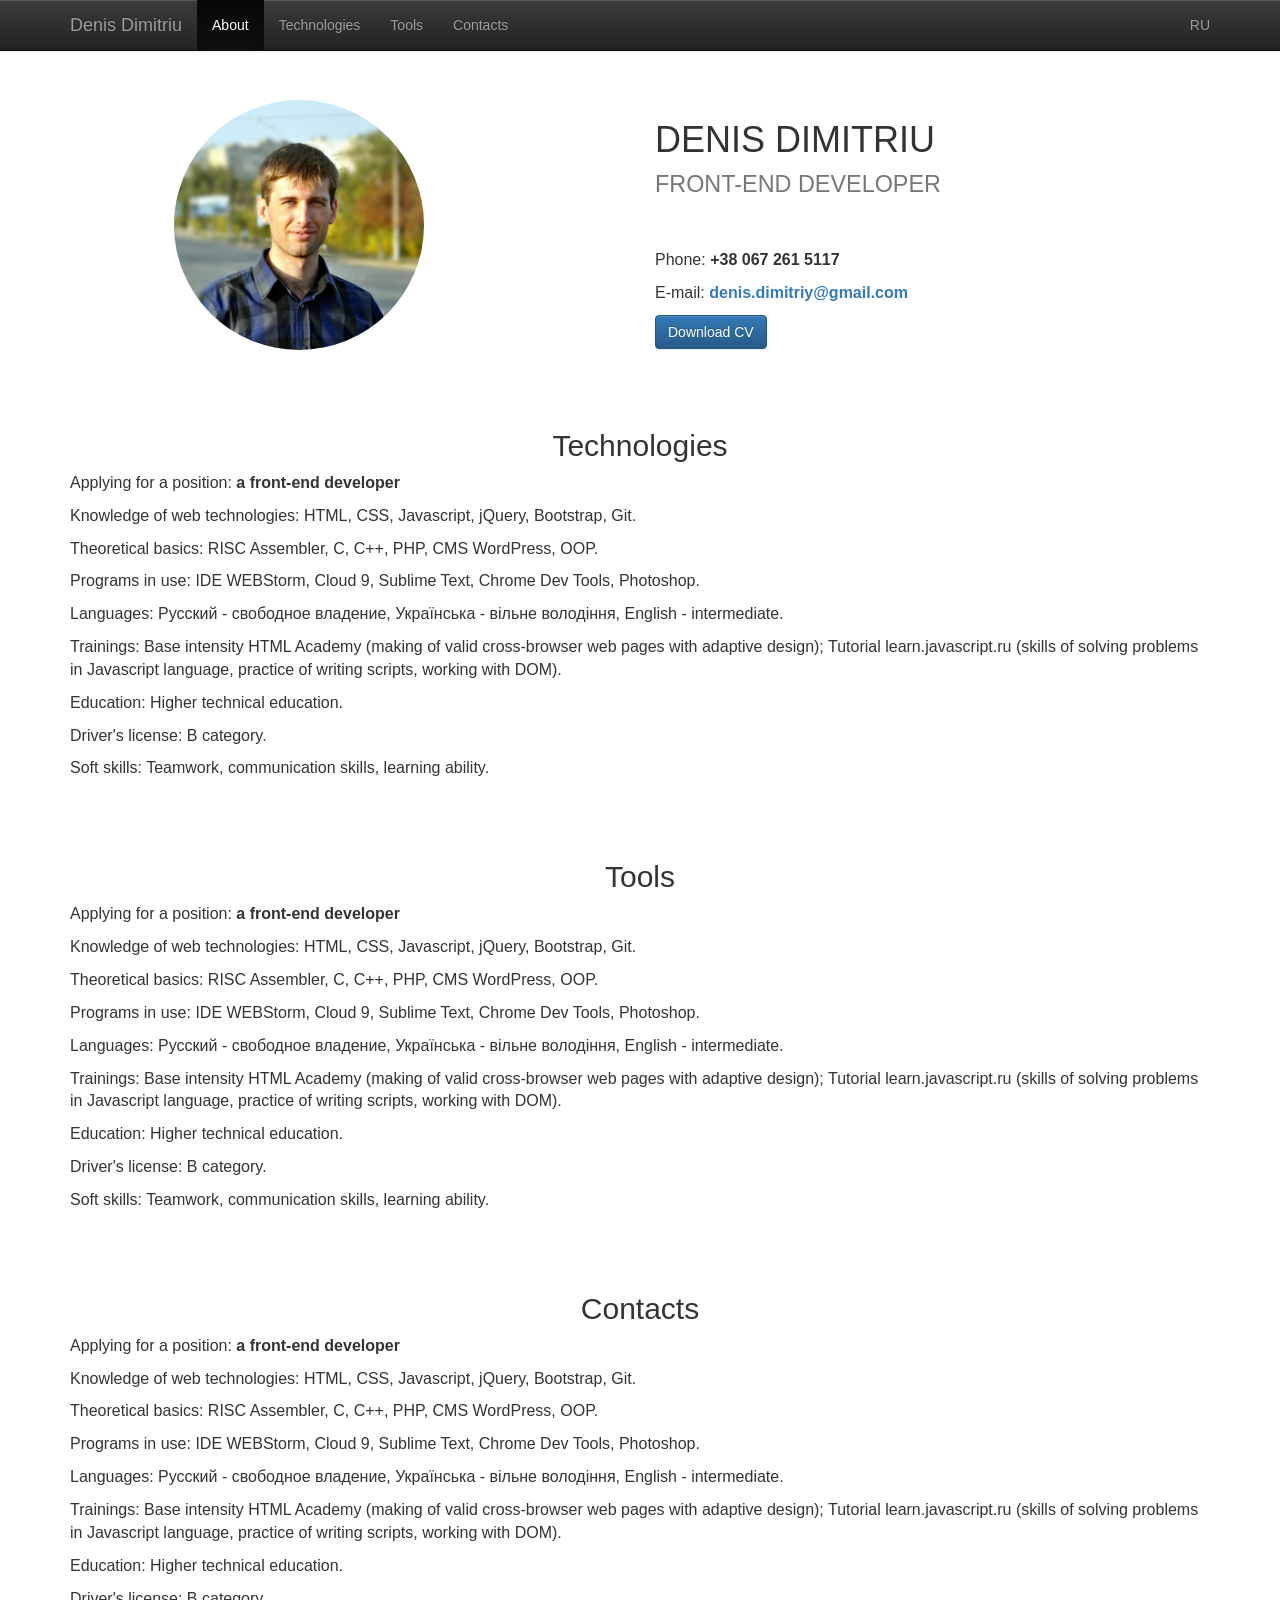
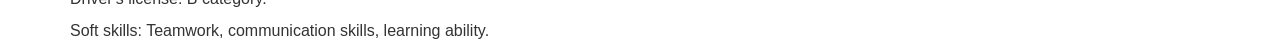
==== index.html @ e81d9967 "markup section "about"" ====
<!DOCTYPE html>
<html lang="en">

<head>
    <meta charset="UTF-8">
    <meta http-equiv="X-UA-Compatible" content="ie=edge">
    <meta name="viewport" content="width=device-width, initial-scale=1.0">
    <meta name="description" content="">
    <meta name="author" content="Denis Dimitriu">
    <title>Denis Dimitriu</title>
    <link rel="shortcut icon" href="./assets/img/favicon.png">
    <link rel="stylesheet" href="./assets/libs/bootstrap-3.3.2-dist/css/bootstrap.css">
    <link rel="stylesheet" href="./assets/libs/bootstrap-3.3.2-dist/css/bootstrap-theme.css">

    <link rel="stylesheet" href="./assets/css/style.css">
</head>

<body>
    <!-- Fixed navbar -->
    <div class="navbar navbar-default navbar-fixed-top navbar-inverse" role="navigation">
        <div class="container">
            <div class="navbar-header">
                <button type="button" class="navbar-toggle" data-toggle="collapse" data-target=".navbar-collapse">
                    <span class="sr-only">Toggle navigation</span>
                    <span class="icon-bar"></span>
                    <span class="icon-bar"></span>
                    <span class="icon-bar"></span>
                </button>
                <a class="navbar-brand" href="#">Denis Dimitriu</a>
            </div>
            <div class="navbar-collapse collapse">
                <ul class="nav navbar-nav">
                    <li class="active">
                        <a href="#about">About</a>
                    </li>
                    <li>
                        <a href="#technologies">Technologies</a>
                    </li>
                    <li>
                        <a href="#tools">Tools</a>
                    </li>
                    <li>
                        <a href="#contacts">Contacts</a>
                    </li>
                </ul>
                <ul class="nav navbar-nav navbar-right">
                    <li>
                        <a href="./index-ru.html/">RU</a>
                    </li>
                </ul>
            </div>
            <!-- /nav-collapse -->
        </div>
    </div>
    <!-- /Fixed navbar -->

    <!-- Main wrapper -->
    <div class="main">

        <!-- About -->
        <section class="about">
            <div class="container">
                <div class="row">
                    <div class="text-center col-xs-12 col-sm-offset-1 col-sm-4 col-md-offset-1 col-md-4 col-lg-offset-1 col-lg-3 ">
                        <img class="avatar img-circle img-responsive" src="./assets/img/avatar.jpg" alt="avatar">
                    </div>
                    <div class="col-xs-12 col-sm-offset-1 col-sm-6 col-md-offset-1 col-md-6 col-lg-offset-2 col-lg-6">
                        <h1>
                            Denis Dimitriu
                            <br>
                            <small>Front-end developer</small>
                        </h1>
                        <div class="adress">
                            <p>
                                Phone:
                                <strong>+38 067 261 5117</strong>
                            </p>
                            <p>
                                E-mail:
                                <a href="mailto:denis.dimitriy@gmail.com?subject=Web%20development">
                                    <strong>denis.dimitriy@gmail.com</strong>
                                </a>
                            </p>
                            <p>
                                <a class="btn btn-primary" href="./assets/files/CV Denis Dimitriy.docx" download="CV Denis Dimitriu">Download CV</a>
                            </p>
                        </div>
                    </div>
                </div>
            </div>
        </section>
        <!-- /About -->

        <!-- Technologies -->
        <section class="technologies">
            <h2 class="text-center">Technologies</h2>
            <div class="container">
                <div class="row">
                    <div class="col-xs-12 col-sm-12 col-md-12 col-lg-12">

                        <p>Applying for a position:
                            <strong>a front-end developer</strong>
                        </p>

                        <p>Knowledge of web technologies: HTML, СSS, Javascript, jQuery, Bootstrap, Git.</p>
                        <p>Theoretical basics: RISC Assembler, С, С++, PHP, CMS WordPress, OOP.</p>
                        <p> Programs in use: IDE WEBStorm, Cloud 9, Sublime Text, Chrome Dev Tools, Photoshop.</p>
                        <p>Languages: Русский - свободное владение, Українська - вільне володіння, English - intermediate.</p>
                        <p>Trainings: Base intensity HTML Academy (making of valid cross-browser web pages with adaptive design);
                            Tutorial learn.javascript.ru (skills of solving problems in Javascript language, practice of
                            writing scripts, working with DOM).</p>
                        <p>Education: Higher technical education.</p>
                        <p>Driver's license: B category.</p>
                        <p>Soft skills: Teamwork, communication skills, learning ability.</p>
                    </div>
                </div>
            </div>
        </section>
        <!-- /Technologies -->

        <!-- Tools -->
        <section class="tools">
            <h2 class="text-center">Tools</h2>
            <div class="container">
                <div class="row">
                    <div class="col-xs-12 col-sm-12 col-md-12 col-lg-12">

                        <p>Applying for a position:
                            <strong>a front-end developer</strong>
                        </p>

                        <p>Knowledge of web technologies: HTML, СSS, Javascript, jQuery, Bootstrap, Git.</p>
                        <p>Theoretical basics: RISC Assembler, С, С++, PHP, CMS WordPress, OOP.</p>
                        <p> Programs in use: IDE WEBStorm, Cloud 9, Sublime Text, Chrome Dev Tools, Photoshop.</p>
                        <p>Languages: Русский - свободное владение, Українська - вільне володіння, English - intermediate.</p>
                        <p>Trainings: Base intensity HTML Academy (making of valid cross-browser web pages with adaptive design);
                            Tutorial learn.javascript.ru (skills of solving problems in Javascript language, practice of
                            writing scripts, working with DOM).</p>
                        <p>Education: Higher technical education.</p>
                        <p>Driver's license: B category.</p>
                        <p>Soft skills: Teamwork, communication skills, learning ability.</p>
                    </div>
                </div>
            </div>
        </section>
        <!-- /Tools -->

        <!-- Contacts -->
        <section class="contacts">
            <h2 class="text-center">Contacts</h2>
            <div class="container">
                <div class="row">
                    <div class="col-xs-12 col-sm-12 col-md-12 col-lg-12">

                        <p>Applying for a position:
                            <strong>a front-end developer</strong>
                        </p>

                        <p>Knowledge of web technologies: HTML, СSS, Javascript, jQuery, Bootstrap, Git.</p>
                        <p>Theoretical basics: RISC Assembler, С, С++, PHP, CMS WordPress, OOP.</p>
                        <p> Programs in use: IDE WEBStorm, Cloud 9, Sublime Text, Chrome Dev Tools, Photoshop.</p>
                        <p>Languages: Русский - свободное владение, Українська - вільне володіння, English - intermediate.</p>
                        <p>Trainings: Base intensity HTML Academy (making of valid cross-browser web pages with adaptive design);
                            Tutorial learn.javascript.ru (skills of solving problems in Javascript language, practice of
                            writing scripts, working with DOM).</p>
                        <p>Education: Higher technical education.</p>
                        <p>Driver's license: B category.</p>
                        <p>Soft skills: Teamwork, communication skills, learning ability.</p>
                    </div>
                </div>
            </div>
        </section>
        <!-- /Contacts -->
    </div>
    <!-- /Main wrapper -->








    <script src="./assets/libs/jquery-3.2.1/jquery-3.2.1.js"></script>
    <script src="./assets/libs/bootstrap-3.3.2-dist/js/bootstrap.js"></script>
</body>

</html>
---- assets/css/style.css ----
p {
    font-size: 16px;
}

h1 {
    text-transform: uppercase;
}

.main {
    padding-top: 50px;
}

section {
    padding-top: 50px;
}


/*ABOUT*/

.about .avatar {
    display: inline-block;
    height: 220px;
}

.about .adress {
    margin-top: 50px;
}


/*MEDIA*/

@media (max-width: 768px) {
    .about h1, .about .adress{
        text-align: center;
    }
}

@media (min-width: 768px) and (max-width: 992px) {}

@media (min-width: 992px) and (max-width: 1200px) {
    .about .avatar {
        height: 250px;
    }
}

@media (min-width: 1200px) {
    .about .avatar {
        height: 250px;
    }
}
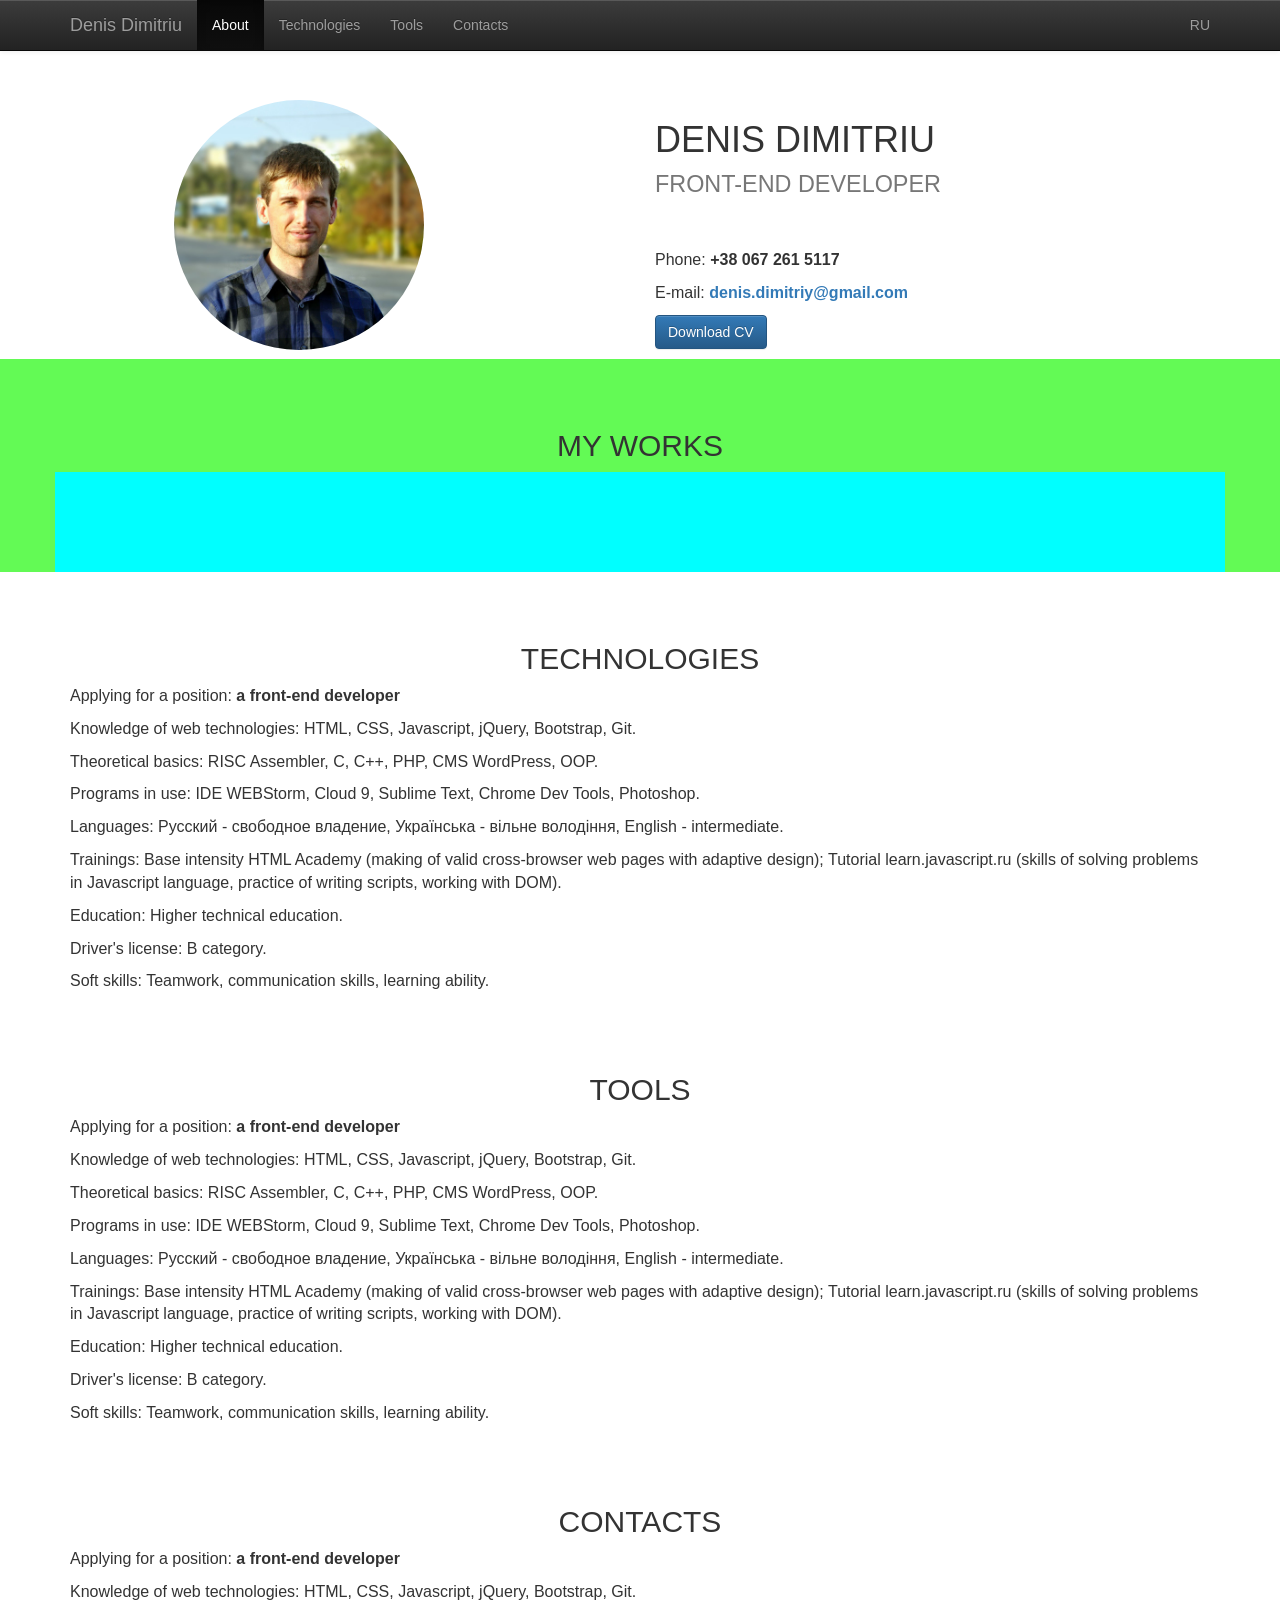
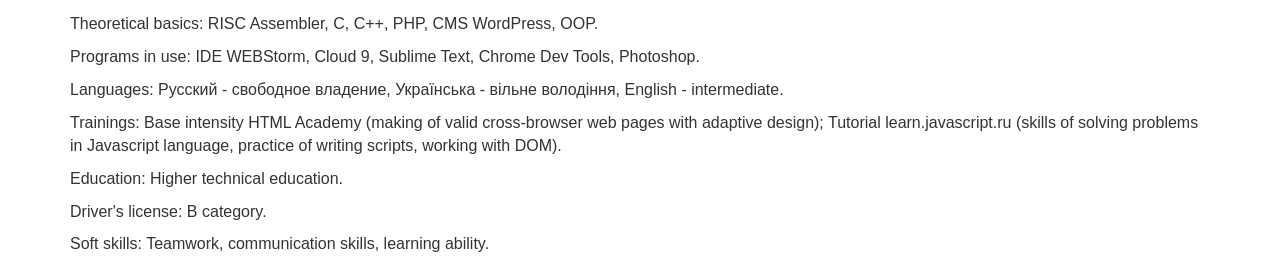
==== commit efaf322f: "add my works" ====
--- a/index.html
+++ b/index.html
@@ -77,7 +77,7 @@
                             </p>
                             <p>
                                 E-mail:
-                                <a href="mailto:denis.dimitriy@gmail.com?subject=Web%20development">
+                                <a href="mailto:denis.dimitriy@gmail.com?subject=CV%20front-end%20developer">
                                     <strong>denis.dimitriy@gmail.com</strong>
                                 </a>
                             </p>
@@ -90,6 +90,27 @@
             </div>
         </section>
         <!-- /About -->
+
+
+        <!-- My works -->
+        <section class="works">
+            <h2 class="text-center">My Works</h2>
+            <div class="container">
+                <div class="row">
+                    <div class="col-xs-4 col-sm-4 col-md-4 col-lg-4">
+
+                    </div>
+                    <div class="col-xs-4 col-sm-4 col-md-4 col-lg-4">
+
+                    </div>
+                    <div class="col-xs-4 col-sm-4 col-md-4 col-lg-4">
+
+                    </div>
+                </div>
+            </div>
+        </section>
+        <!-- /My works -->
+
 
         <!-- Technologies -->
         <section class="technologies">
--- a/assets/css/style.css
+++ b/assets/css/style.css
@@ -1,8 +1,14 @@
+/*GENERAL*/
+
 p {
     font-size: 16px;
 }
 
 h1 {
+    text-transform: uppercase;
+}
+
+h2 {
     text-transform: uppercase;
 }
 
@@ -26,6 +32,20 @@
     margin-top: 50px;
 }
 
+/*WORKS*/
+
+.works {
+    background-color: rgb(99, 250, 85);
+}
+
+.works .row div {
+    height: 100px;
+    background-color: aqua;
+}
+
+
+
+
 
 /*MEDIA*/
 
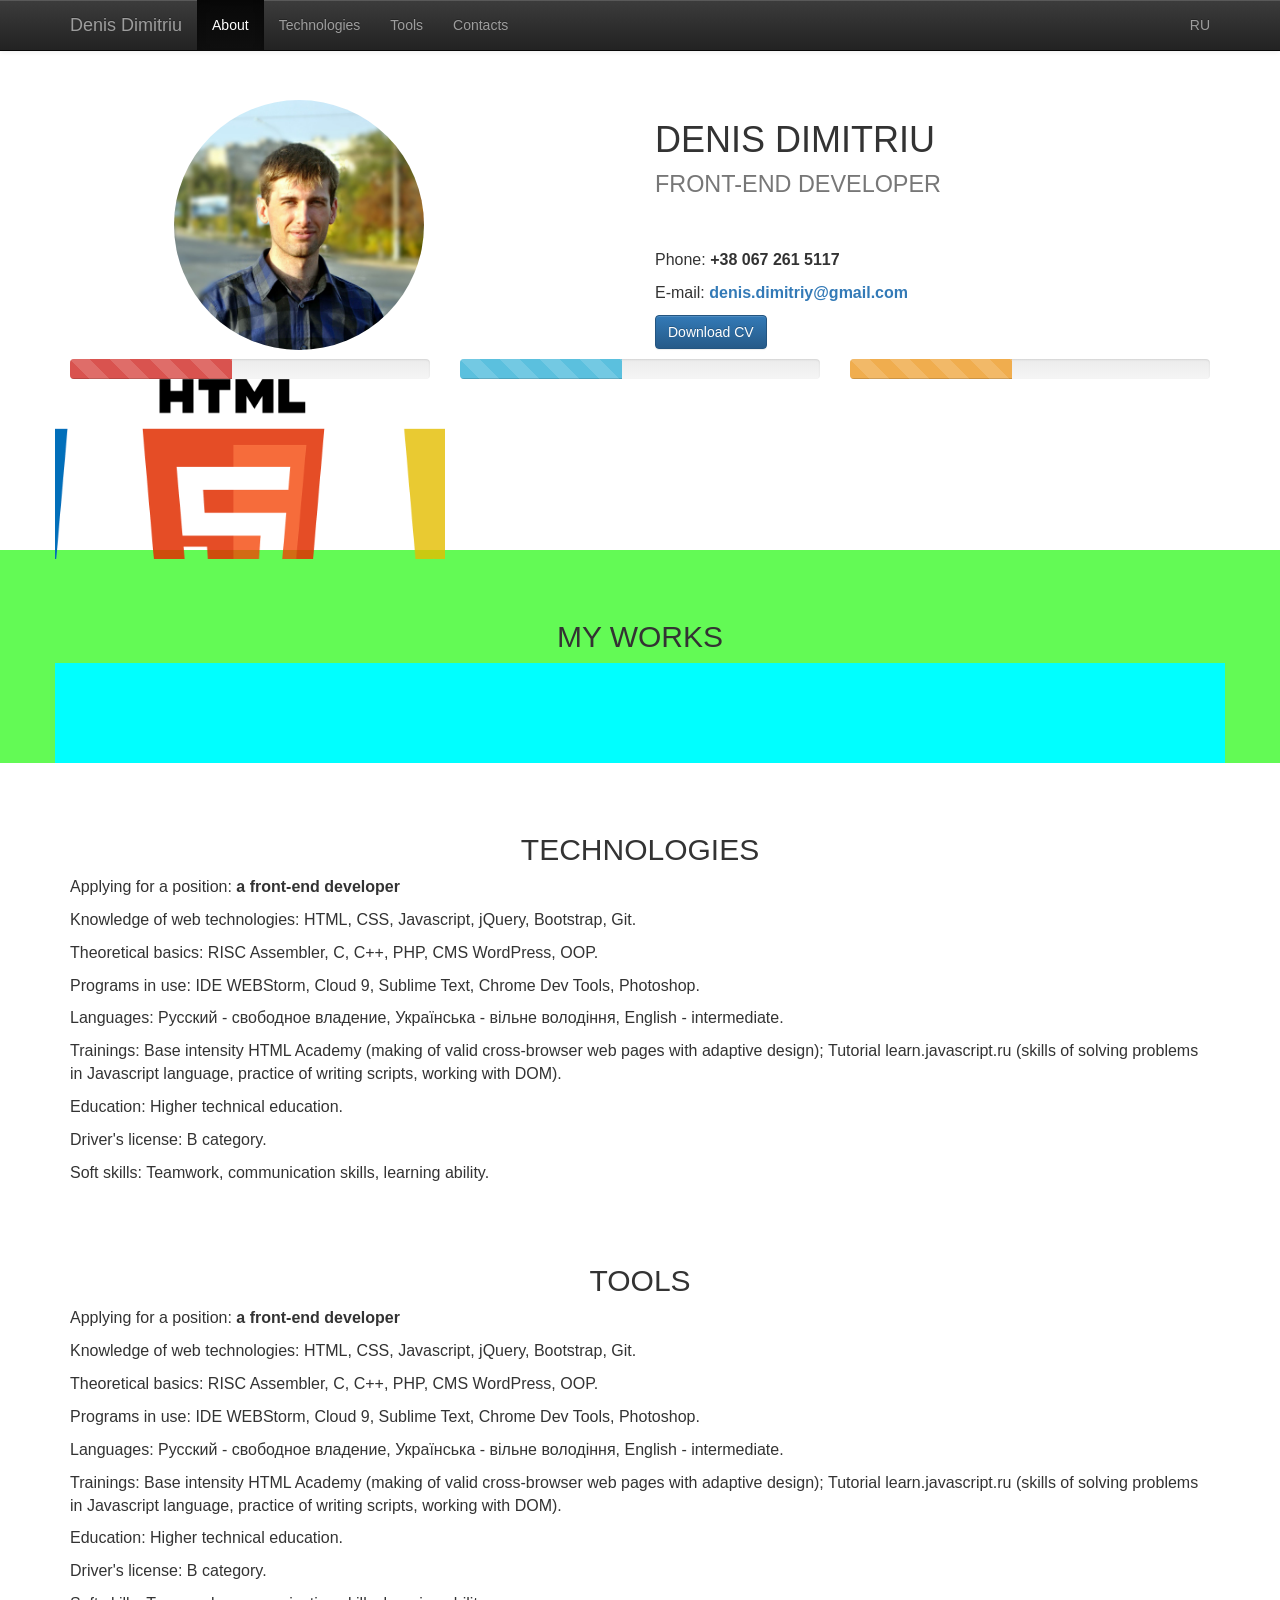
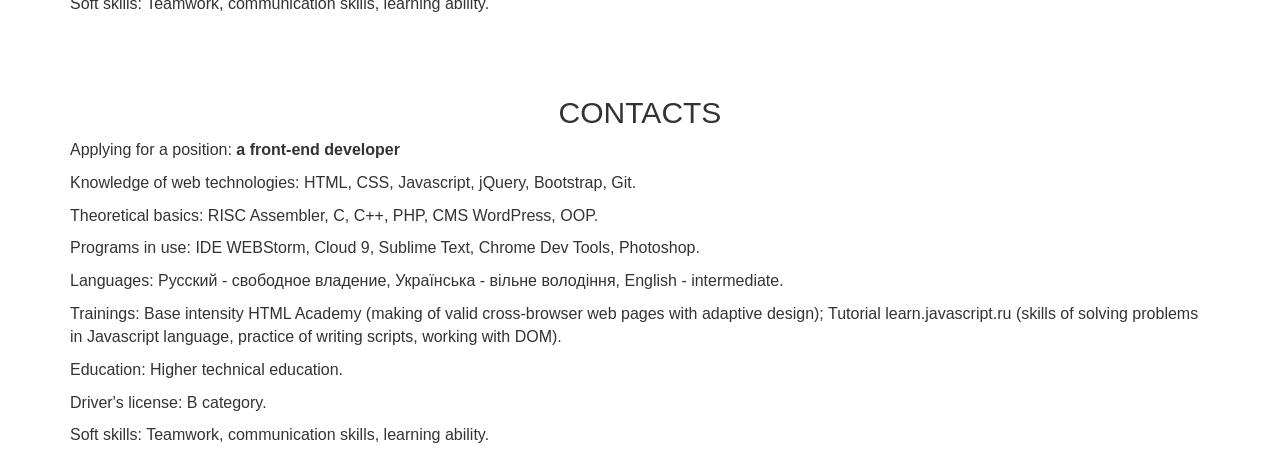
==== commit 5da92fc5: "add skills" ====
--- a/index.html
+++ b/index.html
@@ -60,6 +60,7 @@
         <!-- About -->
         <section class="about">
             <div class="container">
+                <!--row-->
                 <div class="row">
                     <div class="text-center col-xs-12 col-sm-offset-1 col-sm-4 col-md-offset-1 col-md-4 col-lg-offset-1 col-lg-3 ">
                         <img class="avatar img-circle img-responsive" src="./assets/img/avatar.jpg" alt="avatar">
@@ -87,6 +88,34 @@
                         </div>
                     </div>
                 </div>
+                <!--/row-->
+                <!--row-->
+                <div class="row">
+                    <div class="block-skill html col-xs-12 col-sm-4 col-md-4 col-lg-4">
+                        <div class="progress progress-striped active">
+                            <div class="progress-bar progress-bar-danger" role="progressbar" aria-valuenow="45" aria-valuemin="0" aria-valuemax="100"
+                                style="width: 45%">
+                            </div>
+                        </div>
+                    </div>
+                    <div class="css col-xs-12 col-sm-4 col-md-4 col-lg-4">
+                        <div class="progress progress-striped active">
+                            <div class="progress-bar progress-bar-info" role="progressbar" aria-valuenow="45" aria-valuemin="0" aria-valuemax="100"
+                                style="width: 45%">
+                                <span class="sr-only">45% Complete</span>
+                            </div>
+                        </div>
+                    </div>
+                    <div class="js col-xs-12 col-sm-4 col-md-4 col-lg-4">
+                        <div class="progress progress-striped active">
+                            <div class="progress-bar progress-bar-warning" role="progressbar" aria-valuenow="45" aria-valuemin="0" aria-valuemax="100"
+                                style="width: 45%">
+                                <span class="sr-only">45% Complete</span>
+                            </div>
+                        </div>
+                    </div>
+                </div>
+                <!--/row-->
             </div>
         </section>
         <!-- /About -->
--- a/assets/css/style.css
+++ b/assets/css/style.css
@@ -23,6 +23,10 @@
 
 /*ABOUT*/
 
+.about {
+    height: 500px;
+}
+
 .about .avatar {
     display: inline-block;
     height: 220px;
@@ -30,6 +34,13 @@
 
 .about .adress {
     margin-top: 50px;
+}
+
+.about .block-skill {
+    height: 200px;
+    background-image: url(../img/web3.png);
+    background-size: 200%;
+    background-position: 50px 0;
 }
 
 /*WORKS*/
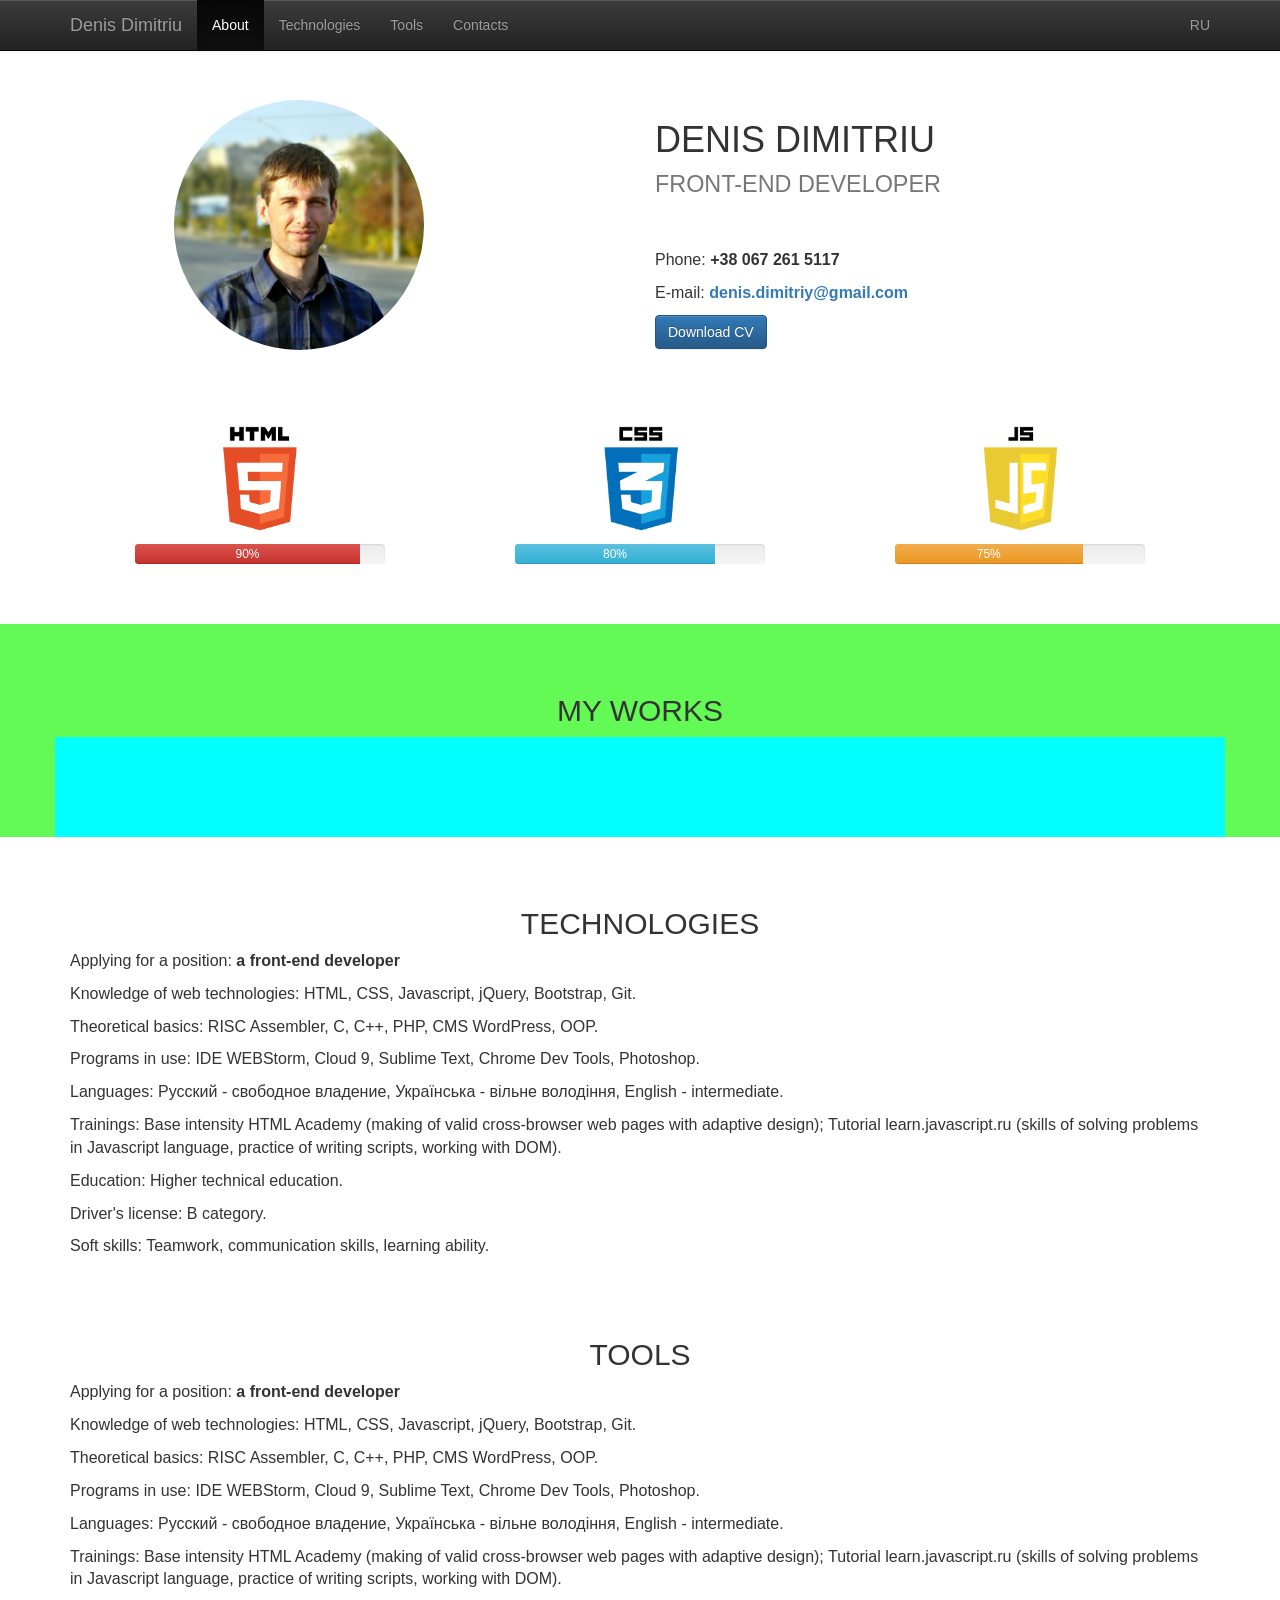
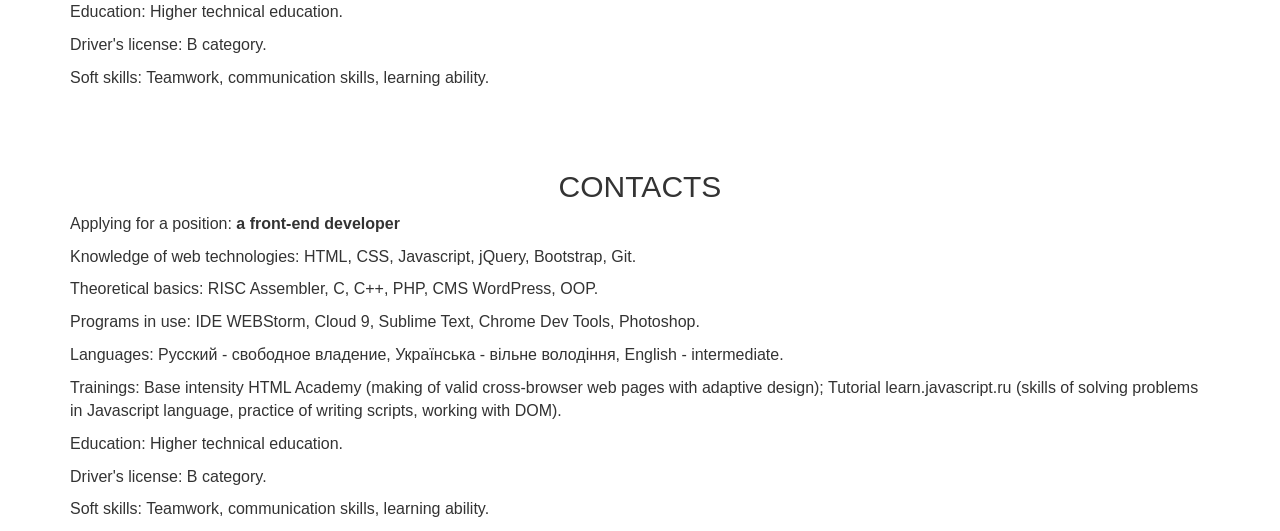
==== commit d208e268: "change skills-row" ====
--- a/index.html
+++ b/index.html
@@ -90,27 +90,31 @@
                 </div>
                 <!--/row-->
                 <!--row-->
-                <div class="row">
-                    <div class="block-skill html col-xs-12 col-sm-4 col-md-4 col-lg-4">
-                        <div class="progress progress-striped active">
-                            <div class="progress-bar progress-bar-danger" role="progressbar" aria-valuenow="45" aria-valuemin="0" aria-valuemax="100"
-                                style="width: 45%">
+                <div class="row skills-row">
+                    <div class="col-xs-12 col-sm-4 col-md-4 col-lg-4">
+                        <div class="block-skill html"></div>
+                        <div class="progress center-block">
+                            <div class="progress-bar progress-bar-danger" role="progressbar" aria-valuenow="90" aria-valuemin="0" aria-valuemax="100"
+                                style="width: 90%">
+                                <span>90%</span>
                             </div>
                         </div>
                     </div>
-                    <div class="css col-xs-12 col-sm-4 col-md-4 col-lg-4">
-                        <div class="progress progress-striped active">
-                            <div class="progress-bar progress-bar-info" role="progressbar" aria-valuenow="45" aria-valuemin="0" aria-valuemax="100"
-                                style="width: 45%">
-                                <span class="sr-only">45% Complete</span>
+                    <div class="col-xs-12 col-sm-4 col-md-4 col-lg-4">
+                        <div class="block-skill css"></div>
+                        <div class="progress center-block">
+                            <div class="progress-bar progress-bar-info" role="progressbar" aria-valuenow="80" aria-valuemin="0" aria-valuemax="100"
+                                style="width: 80%">
+                                <span>80%</span>
                             </div>
                         </div>
                     </div>
-                    <div class="js col-xs-12 col-sm-4 col-md-4 col-lg-4">
-                        <div class="progress progress-striped active">
-                            <div class="progress-bar progress-bar-warning" role="progressbar" aria-valuenow="45" aria-valuemin="0" aria-valuemax="100"
-                                style="width: 45%">
-                                <span class="sr-only">45% Complete</span>
+                    <div class="col-xs-12 col-sm-4 col-md-4 col-lg-4">
+                        <div class="block-skill js"></div>
+                        <div class="progress center-block">
+                            <div class="progress-bar progress-bar-warning" role="progressbar" aria-valuenow="75" aria-valuemin="0" aria-valuemax="100"
+                                style="width: 75%">
+                                <span>75%</span>
                             </div>
                         </div>
                     </div>
--- a/assets/css/style.css
+++ b/assets/css/style.css
@@ -24,7 +24,6 @@
 /*ABOUT*/
 
 .about {
-    height: 500px;
 }
 
 .about .avatar {
@@ -36,11 +35,32 @@
     margin-top: 50px;
 }
 
+.skills-row {
+    margin: 40px 0 40px;
+}
+
 .about .block-skill {
-    height: 200px;
     background-image: url(../img/web3.png);
-    background-size: 200%;
-    background-position: 50px 0;
+    background-size: 315px;
+    height: 125px;
+    width: 135px;
+    margin: 20px auto 0;
+}
+
+.about .block-skill.html {
+    background-position: 15px 0;
+}
+
+.about .block-skill.css {
+    background-position: 120px 0;
+}
+
+.about .block-skill.js {
+    background-position: 225px 0;
+}
+
+.about .progress {
+    max-width: 250px;
 }
 
 /*WORKS*/
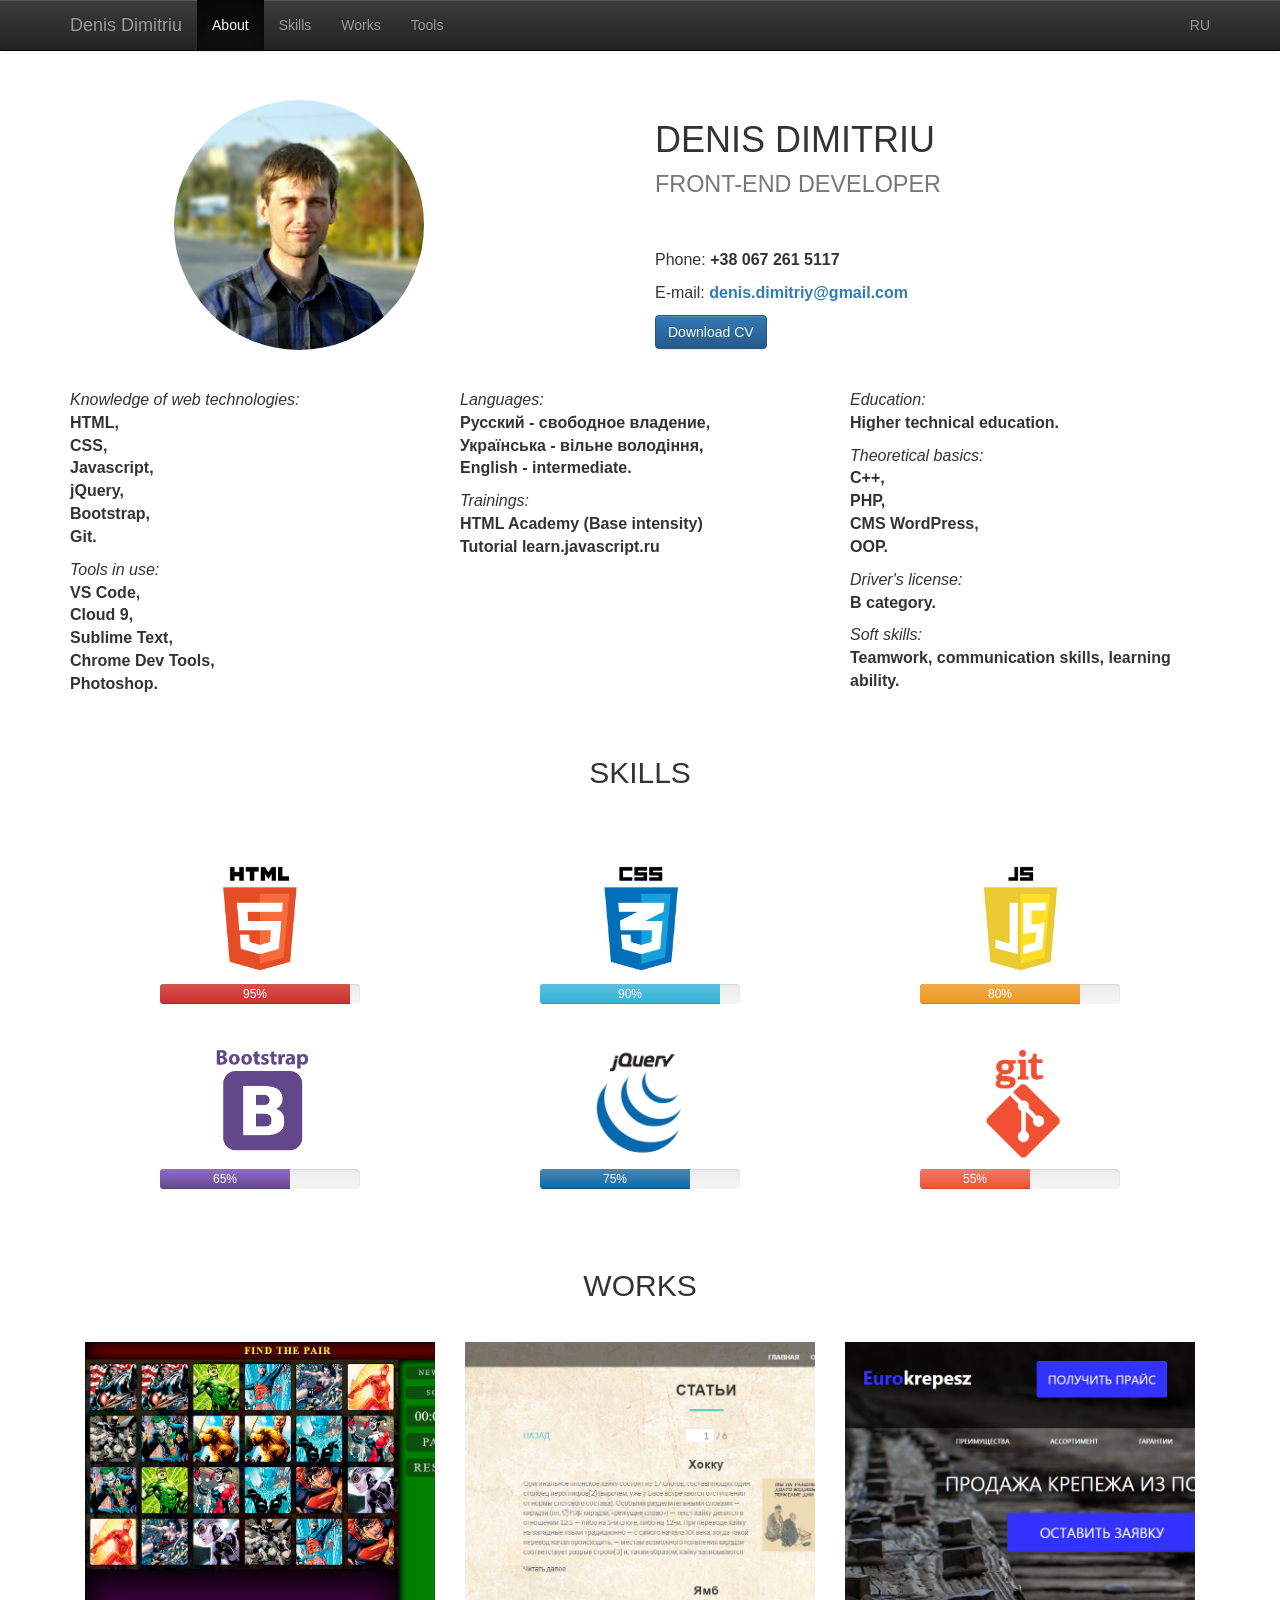
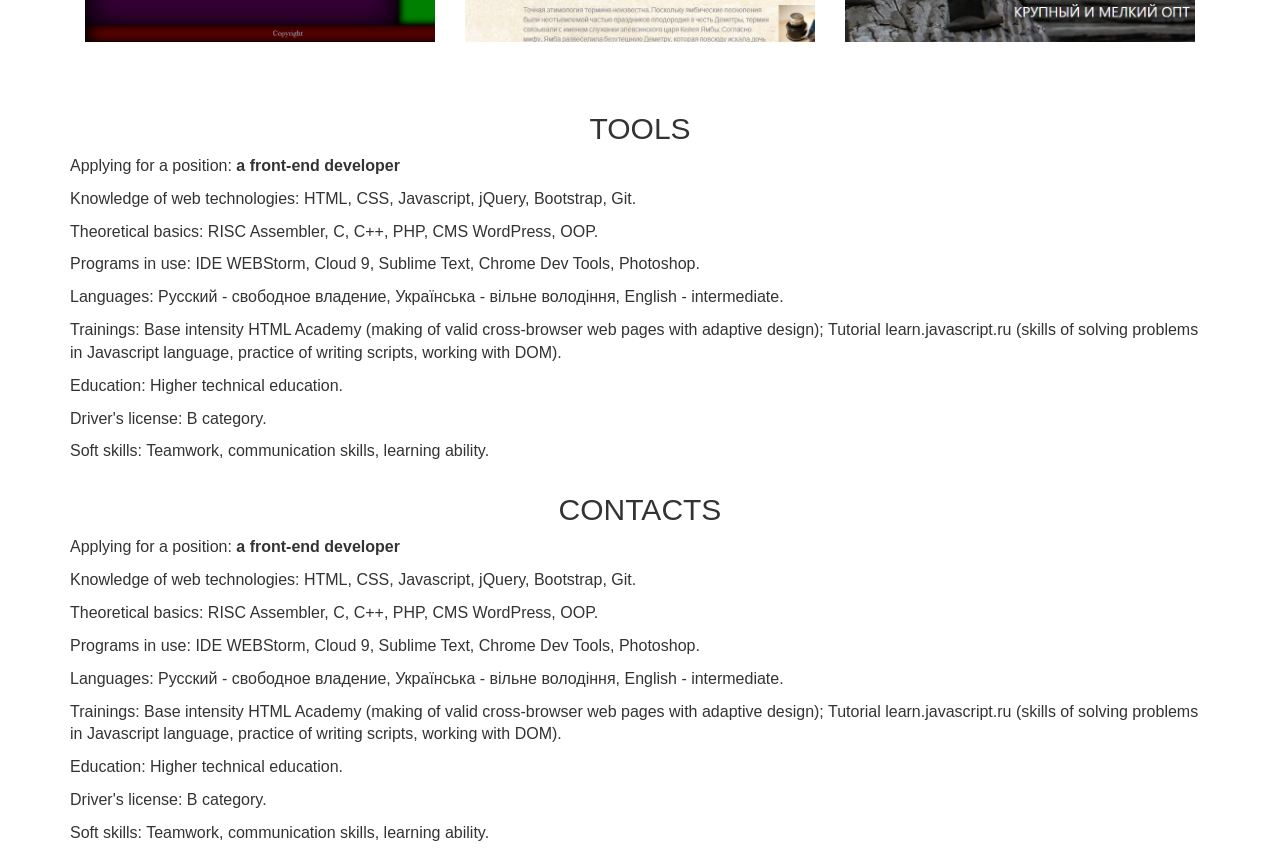
==== commit 7b786463: "add "works"" ====
--- a/index.html
+++ b/index.html
@@ -12,6 +12,7 @@
     <link rel="stylesheet" href="./assets/libs/bootstrap-3.3.2-dist/css/bootstrap.css">
     <link rel="stylesheet" href="./assets/libs/bootstrap-3.3.2-dist/css/bootstrap-theme.css">
 
+    <link rel="stylesheet" href="./assets/css/foxhover.css">
     <link rel="stylesheet" href="./assets/css/style.css">
 </head>
 
@@ -34,13 +35,13 @@
                         <a href="#about">About</a>
                     </li>
                     <li>
-                        <a href="#technologies">Technologies</a>
+                        <a href="#skills">Skills</a>
+                    </li>
+                    <li>
+                        <a href="#Works">Works</a>
                     </li>
                     <li>
                         <a href="#tools">Tools</a>
-                    </li>
-                    <li>
-                        <a href="#contacts">Contacts</a>
                     </li>
                 </ul>
                 <ul class="nav navbar-nav navbar-right">
@@ -61,7 +62,7 @@
         <section class="about">
             <div class="container">
                 <!--row-->
-                <div class="row">
+                <div class="row contacts">
                     <div class="text-center col-xs-12 col-sm-offset-1 col-sm-4 col-md-offset-1 col-md-4 col-lg-offset-1 col-lg-3 ">
                         <img class="avatar img-circle img-responsive" src="./assets/img/avatar.jpg" alt="avatar">
                     </div>
@@ -90,54 +91,182 @@
                 </div>
                 <!--/row-->
                 <!--row-->
-                <div class="row skills-row">
-                    <div class="col-xs-12 col-sm-4 col-md-4 col-lg-4">
+                <div class="row resume">
+                    <div class="col-xs-12 col-sm-4 col-md-4 col-lg-4">
+                        <p>
+                            <em>Knowledge of web technologies:</em>
+                            <strong>
+                                <br>HTML,
+                                <br>СSS,
+                                <br>Javascript,
+                                <br>jQuery,
+                                <br>Bootstrap,
+                                <br>Git.</strong>
+                        </p>
+                        <p>
+                            <em>Tools in use:</em>
+                            <strong>
+                                <br>VS Code,
+                                <br>Cloud 9,
+                                <br>Sublime Text,
+                                <br>Chrome Dev Tools,
+                                <br>Photoshop.</strong>
+                        </p>
+                    </div>
+                    <div class="col-xs-12 col-sm-4 col-md-4 col-lg-4">
+                        <p>
+                            <em>Languages:</em>
+                            <strong>
+                                <br>Русский - свободное владение,
+                                <br>Українська - вільне володіння,
+                                <br>English - intermediate.</strong>
+                        </p>
+                        <p>
+                            <em>Trainings:</em>
+                            <strong>
+                                <br>HTML Academy (Base intensity)</strong>
+                            <!--<br>(making of valid cross-browser web pages with adaptive design);-->
+                            <strong>
+                                <br>Tutorial learn.javascript.ru</strong>
+                            <!--<br>(skills of solving problems in Javascript language, practice of writing scripts, working with
+                            DOM).-->
+                        </p>
+                    </div>
+                    <div class="col-xs-12 col-sm-4 col-md-4 col-lg-4">
+                        <p>
+                            <em>Education:</em>
+                            <strong>
+                                <br>Higher technical education.</strong>
+                        </p>
+                        <p>
+                            <em>Theoretical basics:</em>
+                            <strong>
+                                <br>С++,
+                                <br>PHP,
+                                <br>CMS WordPress,
+                                <br>OOP.</strong>
+                        </p>
+                        <p>
+                            <em>Driver's license:</em>
+                            <strong>
+                                <br>B category.</strong>
+                        </p>
+                        <p>
+                            <em>Soft skills:</em>
+                            <strong>
+                                <br>Teamwork, communication skills, learning ability.</strong>
+                        </p>
+                    </div>
+                </div>
+                <!--/row-->
+            </div>
+        </section>
+        <!-- /About -->
+
+        <!-- Skills -->
+        <section class="skills">
+            <h2 class="text-center">Skills</h2>
+            <div class="container">
+                <!--row-->
+                <div class="row">
+                    <div class="col-xs-6 col-sm-4 col-md-4 col-lg-4">
                         <div class="block-skill html"></div>
                         <div class="progress center-block">
-                            <div class="progress-bar progress-bar-danger" role="progressbar" aria-valuenow="90" aria-valuemin="0" aria-valuemax="100"
-                                style="width: 90%">
+                            <div class="progress-bar html" role="progressbar" aria-valuenow="95" aria-valuemin="0" aria-valuemax="100" style="width: 95%">
+                                <span>95%</span>
+                            </div>
+                        </div>
+                    </div>
+                    <div class="col-xs-6 col-sm-4 col-md-4 col-lg-4">
+                        <div class="block-skill css"></div>
+                        <div class="progress center-block">
+                            <div class="progress-bar css" role="progressbar" aria-valuenow="90" aria-valuemin="0" aria-valuemax="100" style="width: 90%">
                                 <span>90%</span>
                             </div>
                         </div>
                     </div>
-                    <div class="col-xs-12 col-sm-4 col-md-4 col-lg-4">
-                        <div class="block-skill css"></div>
-                        <div class="progress center-block">
-                            <div class="progress-bar progress-bar-info" role="progressbar" aria-valuenow="80" aria-valuemin="0" aria-valuemax="100"
-                                style="width: 80%">
+                    <div class="col-xs-6 col-sm-4 col-md-4 col-lg-4">
+                        <div class="block-skill js"></div>
+                        <div class="progress center-block">
+                            <div class="progress-bar js" role="progressbar" aria-valuenow="80" aria-valuemin="0" aria-valuemax="100" style="width: 80%">
                                 <span>80%</span>
                             </div>
                         </div>
                     </div>
-                    <div class="col-xs-12 col-sm-4 col-md-4 col-lg-4">
-                        <div class="block-skill js"></div>
-                        <div class="progress center-block">
-                            <div class="progress-bar progress-bar-warning" role="progressbar" aria-valuenow="75" aria-valuemin="0" aria-valuemax="100"
-                                style="width: 75%">
+                    <div class="col-xs-6 col-sm-4 col-md-4 col-lg-4">
+                        <div class="block-skill bootstrap"></div>
+                        <div class="progress center-block">
+                            <div class="progress-bar bootstrap" role="progressbar" aria-valuenow="65" aria-valuemin="0" aria-valuemax="100" style="width: 65%">
+                                <span>65%</span>
+                            </div>
+                        </div>
+                    </div>
+                    <div class="col-xs-6 col-sm-4 col-md-4 col-lg-4">
+                        <div class="block-skill jquery"></div>
+                        <div class="progress center-block">
+                            <div class="progress-bar jquery" role="progressbar" aria-valuenow="75" aria-valuemin="0" aria-valuemax="100" style="width: 75%">
                                 <span>75%</span>
                             </div>
                         </div>
                     </div>
+                    <div class="col-xs-6 col-sm-4 col-md-4 col-lg-4">
+                        <div class="block-skill git"></div>
+                        <div class="progress center-block">
+                            <div class="progress-bar git" role="progressbar" aria-valuenow="55" aria-valuemin="0" aria-valuemax="100" style="width: 55%">
+                                <span>55%</span>
+                            </div>
+                        </div>
+                    </div>
                 </div>
                 <!--/row-->
             </div>
         </section>
-        <!-- /About -->
-
-
-        <!-- My works -->
+        <!-- /Skills -->
+
+
+        <!-- Works -->
         <section class="works">
-            <h2 class="text-center">My Works</h2>
+            <h2 class="text-center">Works</h2>
             <div class="container">
                 <div class="row">
-                    <div class="col-xs-4 col-sm-4 col-md-4 col-lg-4">
-
-                    </div>
-                    <div class="col-xs-4 col-sm-4 col-md-4 col-lg-4">
-
-                    </div>
-                    <div class="col-xs-4 col-sm-4 col-md-4 col-lg-4">
-
+                    <div class="col-xs-12 col-sm-4 col-md-4 col-lg-4">
+                        <div class="center-block effect eff-27">
+                            <img src="./assets/img/FindThePair.png" alt="Your own text" />
+                            <div class="caption">
+                                <h4>Find the pair</h4>
+                                <div class="text">
+                                    <p>A simple game.
+                                        <br>To win it, you have to find all pairs of identical pictures as quickly as it possible.</p>
+                                </div>
+                                <a class="btn" href="https://github.com/DenisDimitriy/FindThePair" target="_blank" title="Download">Download from Github</a>
+                            </div>
+                        </div>
+                    </div>
+                    <div class="col-xs-12 col-sm-4 col-md-4 col-lg-4">
+                        <div class="center-block effect eff-26">
+                            <img src="./assets/img/TranslationBureau.png" alt="Your own text" />
+                            <div class="caption">
+                                <h4>Mini blog</h4>
+                                <div class="text">
+                                    <p>A simple blog. <br>Allows you to easily add short articles without knowledge of programming.</p>
+                                </div>
+                                <a class="btn" href="https://github.com/DenisDimitriy/translationbureau" target="_blank" title="Download">Download from Github</a>
+                            </div>
+                        </div>
+                    </div>
+                    <div class="col-xs-12 col-sm-4 col-md-4 col-lg-4">
+                        <div class="center-block effect eff-23">
+                            <img src="./assets/img/Eurokrepeszh.png" alt="Your own text" />
+                            <div class="caption">
+                                <h4>Eurokrepesz</h4>
+                                <div class="text">
+                                    <p>A simple business card,
+                                        <br>for the distributor of Polish fasteners in Ukraine
+                                        .</p>
+                                </div>
+                                <a class="btn" href="https://github.com/DenisDimitriy/eurokrepesz" target="_blank" title="Download">Download from Github</a>
+                            </div>
+                        </div>
                     </div>
                 </div>
             </div>
@@ -145,9 +274,9 @@
         <!-- /My works -->
 
 
-        <!-- Technologies -->
-        <section class="technologies">
-            <h2 class="text-center">Technologies</h2>
+        <!-- Tools -->
+        <section class="tools">
+            <h2 class="text-center">Tools</h2>
             <div class="container">
                 <div class="row">
                     <div class="col-xs-12 col-sm-12 col-md-12 col-lg-12">
@@ -170,11 +299,11 @@
                 </div>
             </div>
         </section>
-        <!-- /Technologies -->
-
-        <!-- Tools -->
-        <section class="tools">
-            <h2 class="text-center">Tools</h2>
+        <!-- /Tools -->
+
+        <!-- Contacts -->
+        <section class="contacts">
+            <h2 class="text-center">Contacts</h2>
             <div class="container">
                 <div class="row">
                     <div class="col-xs-12 col-sm-12 col-md-12 col-lg-12">
@@ -197,33 +326,6 @@
                 </div>
             </div>
         </section>
-        <!-- /Tools -->
-
-        <!-- Contacts -->
-        <section class="contacts">
-            <h2 class="text-center">Contacts</h2>
-            <div class="container">
-                <div class="row">
-                    <div class="col-xs-12 col-sm-12 col-md-12 col-lg-12">
-
-                        <p>Applying for a position:
-                            <strong>a front-end developer</strong>
-                        </p>
-
-                        <p>Knowledge of web technologies: HTML, СSS, Javascript, jQuery, Bootstrap, Git.</p>
-                        <p>Theoretical basics: RISC Assembler, С, С++, PHP, CMS WordPress, OOP.</p>
-                        <p> Programs in use: IDE WEBStorm, Cloud 9, Sublime Text, Chrome Dev Tools, Photoshop.</p>
-                        <p>Languages: Русский - свободное владение, Українська - вільне володіння, English - intermediate.</p>
-                        <p>Trainings: Base intensity HTML Academy (making of valid cross-browser web pages with adaptive design);
-                            Tutorial learn.javascript.ru (skills of solving problems in Javascript language, practice of
-                            writing scripts, working with DOM).</p>
-                        <p>Education: Higher technical education.</p>
-                        <p>Driver's license: B category.</p>
-                        <p>Soft skills: Teamwork, communication skills, learning ability.</p>
-                    </div>
-                </div>
-            </div>
-        </section>
         <!-- /Contacts -->
     </div>
     <!-- /Main wrapper -->
--- a/assets/css/foxhover.css
+++ b/assets/css/foxhover.css
@@ -0,0 +1,1144 @@
+/* Common styles */
+
+.effect {
+  position: relative;
+  width: 400px;
+  height: 300px;
+  overflow: hidden;
+}
+
+.effect a {
+  text-decoration: none !important;
+}
+
+.effect img {
+  min-width: 100%;
+  width: auto;
+  height: 100%;
+}
+
+
+.effect .caption {
+  position: absolute;
+  top: 0;
+  left: 0;
+  background: rgba(0,0,0,0.6);
+  width: 100%;
+  height: 100%;
+  color: #fff;
+  text-align: center;
+  font-family: 'Lato', sans-serif; /* replace with your own font-family if you want */
+  display: flex;
+  display: -webkit-flex;
+  display: -ms-flexbox;
+  flex-direction: column;
+  -webkit-flex-direction: column;
+  -ms-flex-direction: column;
+  align-items: center;
+  -webkit-align-items: center;
+  -ms-flex-align: center;
+  justify-content: space-between;
+  -webkit-justify-content: space-between;
+  -ms-flex-pack: justify;
+  z-index: 2;
+}
+
+.effect .caption h4 {
+  font-family: 'Montserrat', sans-serif; /* replace with your own font-family if you want */
+  margin: 0px;
+  font-size: 20px;
+  font-weight: 600;
+  text-transform: uppercase;
+  padding: 20px;
+  position: relative;
+}
+
+.effect .caption h4:before,
+.effect .caption h4:after {
+  content: "";
+  display: block;
+  height: 2px;
+  position: absolute;
+  left: 0;
+  right: 0;
+  margin: auto;
+  background-color: #fff;
+}
+
+.effect .caption h4:before {
+  width: 40px;
+  bottom: 10px;
+}
+
+.effect .caption h4:after {
+  width: 20px;
+  bottom: 5px;
+}
+
+.effect .caption .text {
+  margin: 0px;
+  padding: 0px 20px;
+  font-size: 16px;
+  line-height: 22px;
+  position: relative;
+  width: 100%;
+}
+
+.effect .caption .text p {
+  margin-bottom: 15px;
+  margin-top: 0px;
+}
+
+.effect .caption .text p:last-child {
+  margin-bottom: 0px;
+}
+
+.effect .caption a.btn {
+  color: #fff;
+  display: inline-block;
+  border: 2px solid #fff;
+  border-radius: 6px;
+  font-size: 16px;
+  padding: 10px 20px 12px 20px;
+  background-color: transparent;
+  transition: background 0.2s linear 0s;
+  margin-bottom: 20px;
+  position: relative;
+}
+
+.effect .caption a.btn:hover {
+  background-color: #fff;
+  color: #000;
+}
+
+/* effect #1 styles */
+.effect.eff-1 .caption {
+  top: -100%;
+  -moz-transition: top 0.2s linear 0s;
+  -webkit-transition: top 0.2s linear 0s;
+  transition: top 0.2s linear 0s;
+}
+
+.effect.eff-1:hover .caption {
+  top: 0;
+}
+
+/* effect #2 styles */
+
+.effect.eff-2 .caption {
+  left: 100%;
+  -moz-transition: left 0.2s linear 0s;
+  -webkit-transition: left 0.2s linear 0s;
+  transition: left 0.2s linear 0s;
+}
+
+.effect.eff-2:hover .caption {
+  left: 0;
+}
+
+/* effect #3 styles */
+
+.effect.eff-3:before {
+  content: "";
+  position: absolute;
+  display: block;
+  width: 100%;
+  height: 100%;
+  background-color: rgba(0,0,0,0.3);
+  top: 100%;
+  left: 0;
+  -moz-transition: all 0.2s linear 0s;
+  -webkit-transition: all 0.2s linear 0s;
+  transition: all 0.2s linear 0s;
+}
+
+.effect.eff-3 .caption {
+  background-color: rgba(0,0,0,0.3);
+  top: -100%;
+  -moz-transition: all 0.2s linear 0s;
+  -webkit-transition: all 0.2s linear 0s;
+  transition: all 0.2s linear 0s;
+}
+
+.effect.eff-3:hover:before,
+.effect.eff-3:hover .caption{
+  top: 0;
+}
+
+/* effect #4 styles */
+
+.effect.eff-4 .caption {
+  opacity: 0;
+}
+
+.effect.eff-4 .caption h4,
+.effect.eff-4 .caption a.btn {
+  opacity: 0;
+  -moz-transition: all 0.2s linear 0.1s;
+  -webkit-transition: all 0.2s linear 0.1s;
+  transition: all 0.2s linear 0.1s;
+}
+
+.effect.eff-4 .caption h4 {
+  top: 72px;
+}
+
+.effect.eff-4 .caption a.btn {
+  top: -72px;
+}
+
+.effect.eff-4:hover .caption {
+  opacity: 1;
+  -moz-transition: all 0.5s linear 0s;
+  -webkit-transition: all 0.5s linear 0s;
+  transition: all 0.5s linear 0s;
+}
+
+.effect.eff-4:hover .caption h4,
+.effect.eff-4:hover .caption a.btn {
+  opacity: 1;
+  top: 0;
+}
+
+/* effect #5 styles */
+
+.effect.eff-5 .caption {
+  opacity: 0;
+}
+
+.effect.eff-5 .caption h4,
+.effect.eff-5 .caption a.btn {
+  opacity: 0;
+  -moz-transition: all 0.2s linear 0.1s;
+  -webkit-transition: all 0.2s linear 0.1s;
+  transition: all 0.2s linear 0.1s;
+}
+
+.effect.eff-5 .caption h4 {
+  top: -72px;
+}
+
+.effect.eff-5 .caption a.btn {
+  top: 72px;
+}
+
+.effect.eff-5:hover .caption {
+  opacity: 1;
+  -moz-transition: all 0.5s linear 0s;
+  -webkit-transition: all 0.5s linear 0s;
+  transition: all 0.5s linear 0s;
+}
+
+.effect.eff-5:hover .caption h4,
+.effect.eff-5:hover .caption a.btn {
+  opacity: 1;
+  top: 0;
+}
+
+/* effect #6 styles */
+
+.effect.eff-6 .caption {
+  opacity: 0;
+}
+
+.effect.eff-6 .caption h4,
+.effect.eff-6 .caption a.btn {
+  -moz-transition: all 0.2s linear 0.1s;
+  -webkit-transition: all 0.2s linear 0.1s;
+  transition: all 0.2s linear 0.1s;
+}
+
+.effect.eff-6 .caption h4 {
+  left: 100%;
+}
+
+.effect.eff-6 .caption a.btn {
+  left: -100%;
+}
+
+.effect.eff-6:hover .caption {
+  opacity: 1;
+  -moz-transition: all 0.5s linear 0s;
+  -webkit-transition: all 0.5s linear 0s;
+  transition: all 0.5s linear 0s;
+}
+
+.effect.eff-6:hover .caption h4,
+.effect.eff-6:hover .caption a.btn {
+  left: 0;
+}
+
+/* effect #7 styles */
+
+.effect.eff-7 .caption {
+  opacity: 0;
+}
+
+.effect.eff-7 .caption h4,
+.effect.eff-7 .caption .text,
+.effect.eff-7 .caption a.btn {
+  opacity: 0;
+  -moz-transform: scale(2);
+  -webkit-transform: scale(2);
+  transform: scale(2);
+  -moz-transition: all 0.2s linear 0.1s;
+  -webkit-transition: all 0.2s linear 0.1s;
+  transition: all 0.2s linear 0.1s;
+}
+
+.effect.eff-7:hover .caption {
+  opacity: 1;
+  -moz-transition: all 0.5s linear 0s;
+  -webkit-transition: all 0.5s linear 0s;
+  transition: all 0.5s linear 0s;
+}
+
+.effect.eff-7:hover .caption h4,
+.effect.eff-7:hover .caption .text,
+.effect.eff-7:hover .caption a.btn {
+  -moz-transform: scale(1);
+  -webkit-transform: scale(1);
+  transform: scale(1);
+  opacity: 1;
+}
+
+/* effect #8 styles */
+
+.effect.eff-8 .caption {
+  opacity: 0;
+}
+
+.effect.eff-8 .caption h4,
+.effect.eff-8 .caption .text,
+.effect.eff-8 .caption a.btn {
+  opacity: 0;
+  -moz-transform: scale(0.3);
+  -webkit-transform: scale(0.3);
+  transform: scale(0.3);
+  -moz-transition: all 0.2s linear 0.1s;
+  -webkit-transition: all 0.2s linear 0.1s;
+  transition: all 0.2s linear 0.1s;
+}
+
+.effect.eff-8:hover .caption {
+  opacity: 1;
+  -moz-transition: all 0.5s linear 0s;
+  -webkit-transition: all 0.5s linear 0s;
+  transition: all 0.5s linear 0s;
+}
+
+.effect.eff-8:hover .caption h4,
+.effect.eff-8:hover .caption .text,
+.effect.eff-8:hover .caption a.btn {
+  -moz-transform: scale(1);
+  -webkit-transform: scale(1);
+  transform: scale(1);
+  opacity: 1;
+}
+
+/* effect #9 styles */
+
+.effect.eff-9 .caption {
+  opacity: 0;
+}
+
+.effect.eff-9 .caption h4,
+.effect.eff-9 .caption a.btn{
+  -moz-transform: scale(0.15);
+  -webkit-transform: scale(0.15);
+  transform: scale(0.15);
+}
+
+.effect.eff-9 .caption h4 {
+  top: -50%;
+}
+
+.effect.eff-9 .caption a.btn {
+  top: 50%;
+}
+
+.effect.eff-9:hover .caption {
+  opacity: 1;
+  -moz-transition: all 0.5s linear 0s;
+  -webkit-transition: all 0.5s linear 0s;
+  transition: all 0.5s linear 0s;
+}
+
+.effect.eff-9:hover h4,
+.effect.eff-9:hover a.btn {
+  top: 0;
+  -moz-transform: scale(1);
+  -webkit-transform: scale(1);
+  transform: scale(1);
+  -moz-transition: top 0.3s linear 0.1s, transform 0.2s linear 0.3s;
+  -webkit-transition: top 0.3s linear 0.1s, -webkit-transform 0.2s linear 0.3s;
+  transition: top 0.3s linear 0.1s, transform 0.2s linear 0.3s;
+}
+
+/* effect #10 styles */
+
+.effect.eff-10 .caption {
+  -moz-transform: scale(0.7) rotateX(0deg);
+  -webkit-transform: scale(0.7) rotateX(0deg);
+  transform: scale(0.7) rotateX(0deg);
+  opacity: 0;
+}
+
+.effect.eff-10:hover .caption {
+  -moz-transform: scale(1) rotateX(360deg);
+  -webkit-transform: scale(1) rotateX(360deg);
+  transform: scale(1) rotateX(360deg);
+  opacity: 1;
+  -moz-transition: all 0.5s linear 0s;
+  -webkit-transition: all 0.5s linear 0s;
+  transition: all 0.5s linear 0s;
+}
+
+/* effect #11 styles */
+
+.effect.eff-11 .caption {
+  -moz-transform: scale(0.7) rotateY(0deg);
+  -webkit-transform: scale(0.7) rotateY(0deg);
+  transform: scale(0.7) rotateY(0deg);
+  opacity: 0;
+}
+
+.effect.eff-11:hover .caption {
+  -moz-transform: scale(1) rotateY(360deg);
+  -webkit-transform: scale(1) rotateY(360deg);
+  transform: scale(1) rotateY(360deg);
+  opacity: 1;
+  -moz-transition: all 0.5s linear 0s;
+  -webkit-transition: all 0.5s linear 0s;
+  transition: all 0.5s linear 0s;
+}
+
+/* effect #12 styles */
+
+.effect.eff-12 .caption {
+  -moz-transform: scale(0.7) rotate(120deg);
+  -webkit-transform: scale(0.7) rotate(120deg);
+  transform: scale(0.7) rotate(120deg);
+  opacity: 0;
+}
+
+.effect.eff-12:hover .caption {
+  -moz-transform: scale(1) rotate(360deg);
+  -webkit-transform: scale(1) rotate(360deg);
+  transform: scale(1) rotate(360deg);
+  opacity: 1;
+  -moz-transition: all 0.3s linear 0s;
+  -webkit-transition: all 0.3s linear 0s;
+  transition: all 0.3s linear 0s;
+}
+
+/* effect #13 styles */
+
+.effect.eff-13 .caption {
+  -moz-transform: scale(0,1);
+  -webkit-transform: scale(0,1);
+  transform: scale(0,1);
+  -moz-transform-origin: center top;
+  -webkit-transform-origin: center top;
+  transform-origin: center top;
+}
+
+.effect.eff-13:hover .caption {
+  -moz-transform: scale(1,1);
+  -webkit-transform: scale(1,1);
+  transform: scale(1,1);
+  -moz-transition: all 0.3s linear 0s;
+  -webkit-transition: all 0.3s linear 0s;
+  transition: all 0.3s linear 0s;
+}
+
+/* effect #14 styles */
+
+.effect.eff-14 .caption {
+  -moz-transform: scale(1,0);
+  -webkit-transform: scale(1,0);
+  transform: scale(1,0);
+  -moz-transform-origin: left center;
+  -webkit-transform-origin: left center;
+  transform-origin: left center;
+}
+
+.effect.eff-14:hover .caption {
+  -moz-transform: scale(1,1);
+  -webkit-transform: scale(1,1);
+  transform: scale(1,1);
+  -moz-transition: all 0.3s linear 0s;
+  -webkit-transition: all 0.3s linear 0s;
+  transition: all 0.3s linear 0s;
+}
+
+/* effect #15 styles */
+
+.effect.eff-15 .caption {
+  -moz-transform: scale(0,1);
+  -webkit-transform: scale(0,1);
+  transform: scale(0,1);
+  -moz-transform-origin: left top;
+  -webkit-transform-origin: left top;
+  transform-origin: left top;
+}
+
+.effect.eff-15:hover .caption {
+  -moz-transform: scale(1,1);
+  -webkit-transform: scale(1,1);
+  transform: scale(1,1);
+  -moz-transition: all 0.3s linear 0s;
+  -webkit-transition: all 0.3s linear 0s;
+  transition: all 0.3s linear 0s;
+}
+
+/* effect #16 styles */
+
+.effect.eff-16 .caption {
+  -moz-transform: scale(1,0);
+  -webkit-transform: scale(1,0);
+  transform: scale(1,0);
+  -moz-transform-origin: left top;
+  -webkit-transform-origin: left top;
+  transform-origin: left top;
+}
+
+.effect.eff-16:hover .caption {
+  -moz-transform: scale(1,1);
+  -webkit-transform: scale(1,1);
+  transform: scale(1,1);
+  -moz-transition: all 0.3s linear 0s;
+  -webkit-transition: all 0.3s linear 0s;
+  transition: all 0.3s linear 0s;
+}
+
+/* effect #17 styles */
+
+.effect.eff-17 .caption {
+  -moz-transform: rotate(180deg);
+  -webkit-transform: rotate(180deg);
+  transform: rotate(180deg);
+  -moz-transform-origin: center top;
+  -webkit-transform-origin: center top;
+  transform-origin: center top;
+}
+
+.effect.eff-17:hover .caption {
+  -moz-transform: rotate(0deg);
+  -webkit-transform: rotate(0deg);
+  transform: rotate(0deg);
+  -moz-transition: all 0.4s cubic-bezier(0.4, 0, 1, 1) 0s;
+  -webkit-transition: all 0.4s cubic-bezier(0.4, 0, 1, 1) 0s;
+  transition: all 0.4s cubic-bezier(0.4, 0, 1, 1) 0s;
+}
+
+/* effect #18 styles */
+
+.effect.eff-18 .caption {
+  -moz-transform: rotate(-180deg);
+  -webkit-transform: rotate(-180deg);
+  transform: rotate(-180deg);
+  -moz-transform-origin: center bottom;
+  -webkit-transform-origin: center bottom;
+  transform-origin: center bottom;
+}
+
+.effect.eff-18:hover .caption {
+  -moz-transform: rotate(0deg);
+  -webkit-transform: rotate(0deg);
+  transform: rotate(0deg);
+  -moz-transition: all 0.4s cubic-bezier(0.4, 0, 1, 1) 0s;
+  -webkit-transition: all 0.4s cubic-bezier(0.4, 0, 1, 1) 0s;
+  transition: all 0.4s cubic-bezier(0.4, 0, 1, 1) 0s;
+}
+
+/* effect #19 styles */
+
+.effect.eff-19 .caption {
+  -moz-transform: rotate(-180deg);
+  -webkit-transform: rotate(-180deg);
+  transform: rotate(-180deg);
+  -moz-transform-origin: right center;
+  -webkit-transform-origin: right center;
+  transform-origin: right center;
+}
+
+.effect.eff-19:hover .caption {
+  -moz-transform: rotate(0deg);
+  -webkit-transform: rotate(0deg);
+  transform: rotate(0deg);
+  -moz-transition: all 0.4s cubic-bezier(0.4, 0, 1, 1) 0s;
+  -webkit-transition: all 0.4s cubic-bezier(0.4, 0, 1, 1) 0s;
+  transition: all 0.4s cubic-bezier(0.4, 0, 1, 1) 0s;
+}
+
+/* effect #20 styles */
+
+.effect.eff-20 .caption {
+  top: -100%;
+  background-color: transparent;
+  -moz-transition: all 0.2s linear 0s;
+  -webkit-transition: all 0.2s linear 0s;
+  transition: all 0.2s linear 0s;
+}
+
+  /* overlay styles */
+.effect.eff-20:before,
+.effect.eff-20:after {
+  content: "";
+  display: block;
+  width: 100%;
+  height: 50%;
+  background-color: rgba(0,0,0,0.6);
+  position: absolute;
+  left: 0;
+  -moz-transition: all 0.2s linear 0.3s;
+  -webkit-transition: all 0.2s linear 0.3s;
+  transition: all 0.2s linear 0.3s;
+  z-index: 1;
+}
+
+.effect.eff-20:before {
+  top: -100%;
+}
+
+.effect.eff-20:after {
+  top: 100%;
+}
+
+.effect.eff-20:hover:before {
+  top: 0;
+}
+
+.effect.eff-20:hover:after {
+  top: 50%;
+}
+
+.effect.eff-20:hover:before,
+.effect.eff-20:hover:after {
+  -moz-transition: all 0.2s linear 0s;
+  -webkit-transition: all 0.2s linear 0s;
+  transition: all 0.2s linear 0s;
+}
+
+.effect.eff-20:hover .caption {
+  top: 0;
+  -moz-transition: all 0.2s linear 0.3s;
+  -webkit-transition: all 0.2s linear 0.3s;
+  transition: all 0.2s linear 0.3s;
+}
+
+/* effect #21 styles */
+
+.effect.eff-21 .caption {
+  background-color: transparent;
+  -moz-transform: scale(1,0.6);
+  -webkit-transform: scale(1,0.6);
+  transform: scale(1,0.6);
+  opacity: 0;
+  -moz-transform-origin: center center;
+  -webkit-transform-origin: center center;
+  transform-origin: center center;
+  -moz-transition: all 0.2s linear 0s;
+  -webkit-transition: all 0.2s linear 0s;
+  transition: all 0.2s linear 0s;
+}
+/* overlay styles */
+.effect.eff-21:before,
+.effect.eff-21:after {
+  content: "";
+  display: block;
+  width: 50%;
+  height: 100%;
+  background-color: rgba(0,0,0,0.6);
+  position: absolute;
+  -moz-transition: all 0.2s linear 0.3s;
+  -webkit-transition: all 0.2s linear 0.3s;
+  transition: all 0.2s linear 0.3s;
+  z-index: 1;
+}
+
+.effect.eff-21:before {
+  top: -100%;
+  left: 0;
+}
+
+.effect.eff-21:after {
+  top: 100%;
+  right: 0;
+}
+
+.effect.eff-21:hover:before {
+  top: 0;
+}
+
+.effect.eff-21:hover:after {
+  top: 0;
+}
+
+.effect.eff-21:hover:before,
+.effect.eff-21:hover:after {
+  -moz-transition: all 0.2s linear 0s;
+  -webkit-transition: all 0.2s linear 0s;
+  transition: all 0.2s linear 0s;
+}
+
+.effect.eff-21:hover .caption {
+  -moz-transform: scale(1,1);
+  -webkit-transform: scale(1,1);
+  transform: scale(1,1);
+  opacity: 1;
+  -moz-transition: all 0.2s linear 0.3s;
+  -webkit-transition: all 0.2s linear 0.3s;
+  transition: all 0.2s linear 0.3s;
+}
+
+/* effect #22 styles */
+
+.effect.eff-22 .caption {
+  background-color: transparent;
+  opacity: 0;
+}
+
+  /* overlay styles */
+.effect.eff-22:before {
+  content: "";
+  display: block;
+  width: 100%;
+  height: 100%;
+  background-color: rgba(0,0,0,0.6);
+  position: absolute;
+  z-index: 1;
+  top: 0;
+  left: 0;
+  -moz-transform: scale(1,0);
+  -webkit-transform: scale(1,0);
+  transform: scale(1,0);
+}
+
+.effect.eff-22:hover:before {
+  -moz-transform: scale(1,1);
+  -webkit-transform: scale(1,1);
+  transform: scale(1,1);
+  -moz-transition: all 0.4s cubic-bezier(0, 1.31, 1, -0.29) 0s;
+  -webkit-transition: all 0.4s cubic-bezier(0, 1.31, 1, -0.29) 0s;
+  transition: all 0.4s cubic-bezier(0, 1.31, 1, -0.29) 0s;
+}
+
+.effect.eff-22:hover .caption {
+  opacity: 1;
+  -moz-transition: all 0.2s linear 0.4s;
+  -webkit-transition: all 0.2s linear 0.4s;
+  transition: all 0.2s linear 0.4s;
+}
+
+/* effect #23 styles */
+
+.effect.eff-23 .caption {
+  background-color: transparent;
+  top: 100%;
+}
+
+  /* overlay styles */
+.effect.eff-23:before {
+  content: "";
+  display: block;
+  width: 100%;
+  height: 100%;
+  background-color: rgba(0,0,0,0.6);
+  position: absolute;
+  z-index: 1;
+  top: 0;
+  left: 0;
+  -moz-transform: scale(0,1);
+  -webkit-transform: scale(0,1);
+  transform: scale(0,1);
+}
+
+.effect.eff-23:hover:before {
+  -moz-transform: scale(1,1);
+  -webkit-transform: scale(1,1);
+  transform: scale(1,1);
+  -moz-transition: all 0.4s cubic-bezier(0, 1.31, 1, -0.29) 0s;
+  -webkit-transition: all 0.4s cubic-bezier(0, 1.31, 1, -0.29) 0s;
+  transition: all 0.4s cubic-bezier(0, 1.31, 1, -0.29) 0s;
+}
+
+.effect.eff-23:hover .caption {
+  top: 0;
+  -moz-transition: all 0.2s linear 0.6s;
+  -webkit-transition: all 0.2s linear 0.6s;
+  transition: all 0.2s linear 0.6s;
+}
+
+/* effect #24 styles */
+
+.effect.eff-24 .caption {
+  background-color: transparent;
+  top: -100%;
+  left: 100%;
+}
+
+  /* overlay styles */
+.effect.eff-24:before {
+  content: "";
+  display: block;
+  width: 100%;
+  height: 100%;
+  background-color: rgba(0,0,0,0.6);
+  position: absolute;
+  z-index: 1;
+  top: 0;
+  left: 0;
+  -moz-transform: scale(0);
+  -webkit-transform: scale(0);
+  transform: scale(0);
+}
+
+.effect.eff-24:hover:before {
+  -moz-transform: scale(1,1);
+  -webkit-transform: scale(1,1);
+  transform: scale(1,1);
+  -moz-transition: all 0.4s cubic-bezier(0, 1.31, 1, -0.29) 0s;
+  -webkit-transition: all 0.4s cubic-bezier(0, 1.31, 1, -0.29) 0s;
+  transition: all 0.4s cubic-bezier(0, 1.31, 1, -0.29) 0s;
+}
+
+.effect.eff-24:hover .caption {
+  top: 0;
+  left: 0;
+  -moz-transition: all 0.2s cubic-bezier(0, 0.5, 0.07, 0.6) 0.6s;
+  -webkit-transition: all 0.2s cubic-bezier(0, 0.5, 0.07, 0.6) 0.6s;
+  transition: all 0.2s cubic-bezier(0, 0.5, 0.07, 0.6) 0.6s;
+}
+
+/* effect #25 styles */
+
+.effect.eff-25 .caption {
+  background-color: transparent;
+  left: -100%;
+}
+
+  /* overlay styles */
+.effect.eff-25:before,
+.effect.eff-25:after {
+  content: "";
+  display: block;
+  width: 100%;
+  height: 100%;
+  background-color: rgba(0,0,0,0.3);
+  position: absolute;
+  z-index: 1;
+  top: 0;
+  left: 0;
+  -moz-transform: scale(0);
+  -webkit-transform: scale(0);
+  transform: scale(0);
+}
+
+.effect.eff-25:hover:before {
+  -moz-transform: scale(1,1);
+  -webkit-transform: scale(1,1);
+  transform: scale(1,1);
+  -moz-transition: all 0.2s linear 0s;
+  -webkit-transition: all 0.2s linear 0s;
+  transition: all 0.2s linear 0s;
+}
+
+.effect.eff-25:hover:after {
+  -moz-transform: scale(1,1);
+  -webkit-transform: scale(1,1);
+  transform: scale(1,1);
+  -moz-transition: all 0.2s linear 0.2s;
+  -webkit-transition: all 0.2s linear 0.2s;
+  transition: all 0.2s linear 0.2s;
+}
+
+.effect.eff-25:hover .caption {
+  left: 0;
+  -moz-transition: all 0.2s linear 0.4s;
+  -webkit-transition: all 0.2s linear 0.4s;
+  transition: all 0.2s linear 0.4s;
+}
+
+/* effect #26 styles */
+
+.effect.eff-26 .caption {
+  background-color: transparent;
+  opacity: 0;
+  -moz-transform: scale(0.5);
+  -webkit-transform: scale(0.5);
+  transform: scale(0.5);
+}
+
+  /* overlay styles */
+.effect.eff-26:before,
+.effect.eff-26:after {
+  content: "";
+  display: block;
+  top: 50%;
+  left: 50%;
+  width: 30px;
+  height: 30px;
+  background-color: rgba(0,0,0,0.3);
+  position: absolute;
+  z-index: 1;
+  -moz-transform: scale(0);
+  -webkit-transform: scale(0);
+  transform: scale(0);
+  border-radius: 50%;
+  -webkit-border-radius: 50%;
+}
+
+.effect.eff-26:hover:before {
+  -moz-transform: scale(30);
+  -webkit-transform: scale(30);
+  transform: scale(30);
+  -moz-transition: all 0.4s linear 0s;
+  -webkit-transition: all 0.4s linear 0s;
+  transition: all 0.4s linear 0s;
+}
+
+.effect.eff-26:hover:after {
+  -moz-transform: scale(30);
+  -webkit-transform: scale(30);
+  transform: scale(30);
+  -moz-transition: all 0.5s linear 0.2s;
+  -webkit-transition: all 0.5s linear 0.2s;
+  transition: all 0.5s linear 0.2s;
+}
+
+.effect.eff-26:hover .caption {
+  opacity: 1;
+  -moz-transform: scale(1,1);
+  -webkit-transform: scale(1,1);
+  transform: scale(1,1);
+  transition: all 0.2s linear 0.4s;
+}
+
+/* effect #27 styles */
+
+.effect.eff-27 .caption {
+  background-color: transparent;
+  opacity: 0;
+  -moz-transform: rotate(-45deg) scale(1,0.3);
+  -webkit-transform: rotate(-45deg) scale(1,0.3);
+  transform: rotate(-45deg) scale(1,0.3);
+  -moz-transform-origin: left bottom;
+  -webkit-transform-origin: left bottom;
+  transform-origin: left bottom;
+}
+
+ /* overlay styles */
+.effect.eff-27:before,
+.effect.eff-27:after {
+  content: "";
+  display: block;
+  top: 50%;
+  width: 30px;
+  height: 30px;
+  background-color: rgba(0,0,0,0.3);
+  position: absolute;
+  z-index: 1;
+  -moz-transform: scale(0);
+  -webkit-transform: scale(0);
+  transform: scale(0);
+  border-radius: 50%;
+}
+
+.effect.eff-27:before {
+  left: 0;
+}
+
+.effect.eff-27:after {
+  right: 0;
+}
+
+.effect.eff-27:hover:before {
+  -moz-transform: scale(30);
+  -webkit-transform: scale(30);
+  transform: scale(30);
+  -moz-transition: all 0.3s linear 0s;
+  -webkit-transition: all 0.3s linear 0s;
+  transition: all 0.3s linear 0s;
+}
+
+.effect.eff-27:hover:after {
+  -moz-transform: scale(30);
+  -webkit-transform: scale(30);
+  transform: scale(30);
+  -moz-transition: all 0.3s linear 0.15s;
+  -webkit-transition: all 0.3s linear 0.15s;
+  transition: all 0.3s linear 0.15s;
+}
+
+.effect.eff-27:hover .caption {
+  -moz-transform: rotate(0deg) scale(1);
+  -webkit-transform: rotate(0deg) scale(1);
+  transform: rotate(0deg) scale(1);
+  opacity: 1;
+  -moz-transition: all 0.2s linear 0.5s;
+  -webkit-transition: all 0.2s linear 0.5s;
+  transition: all 0.2s linear 0.5s;
+}
+
+/* effect #28 styles */
+
+.effect.eff-28 .caption {
+  background-color: transparent;
+  opacity: 0;
+  -moz-transform: rotateY(-90deg);
+  -webkit-transform: rotateY(-90deg);
+  transform: rotateY(-90deg);
+}
+
+ /* overlay styles */
+.effect.eff-28:before {
+  content: "";
+  display: block;
+  top: 0;
+  left: 0;
+  width: 100%;
+  height: 100%;
+  position: absolute;
+  z-index: 1;
+}
+
+.effect.eff-28:hover:before {
+  box-shadow: inset 0px 0px 25px 300px rgba(0,0,0,0.6);
+  -moz-transition: all 0.8s linear 0s;
+  -webkit-transition: all 0.8s linear 0s;
+  transition: all 0.8s linear 0s;
+}
+
+.effect.eff-28:hover .caption {
+  -moz-transform: rotateY(0deg);
+  -webkit-transform: rotateY(0deg);
+  transform: rotateY(0deg);
+  opacity: 1;
+  -moz-transition: all 0.2s linear 0.4s;
+  -webkit-transition: all 0.2s linear 0.4s;
+  transition: all 0.2s linear 0.4s;
+}
+
+/* effect #29 styles */
+
+.effect.eff-29 .caption {
+  background-color: transparent;
+  z-index: 2;
+}
+
+.effect.eff-29 .caption h4, 
+.effect.eff-29 .caption .text,
+.effect.eff-29 .caption a.btn {
+  top: -100%;
+}
+
+.effect.eff-29:before,
+.effect.eff-29:after {
+  content: "";
+  display: block;
+  width: 100%;
+  height: 100%;
+  position: absolute;
+  z-index: 1;
+  -moz-transform: scale(0);
+  -webkit-transform: scale(0);
+  transform: scale(0);
+  opacity: 0;
+}
+
+.effect.eff-29:before {
+  top: 0;
+  left: 0;
+  background-color: rgba(0,0,0,0.6);
+  -moz-transform-origin: left top;
+  -webkit-transform-origin: left top;
+  transform-origin: left top;
+}
+
+.effect.eff-29:after {
+  bottom: 0;
+  right: 0;
+  background-color: transparent;
+  border: 3px double #fff;
+  -moz-transform-origin: right bottom;
+  -webkit-transform-origin: right bottom;
+  transform-origin: right bottom;
+  box-sizing: border-box;
+}
+
+.effect.eff-29:hover:before,
+.effect.eff-29:hover:after {
+  -moz-transform: scale(1,1);
+  -webkit-transform: scale(1,1);
+  transform: scale(1,1);
+  opacity: 1;
+  -moz-transition: all 0.4s linear 0s;
+  -webkit-transition: all 0.4s linear 0s;
+  transition: all 0.4s linear 0s;
+}
+
+.effect.eff-29:hover .caption h4,
+.effect.eff-29:hover .caption .text,
+.effect.eff-29:hover .caption a.btn {
+  top: 0;
+  -moz-transition: all 0.2s linear;
+  -webkit-transition: all 0.2s linear;
+  transition: all 0.2s linear;
+}
+
+.effect.eff-29:hover .caption h4 {
+  -moz-transition-delay: 0.6s;
+  -webkit-transition-delay: 0.6s;
+  transition-delay: 0.6s;
+}
+
+.effect.eff-29:hover .caption .text {
+  -webkit-transition-delay: 0.45s;
+  -moz-transition-delay: 0.45s;
+  transition-delay: 0.45s;
+}
+
+.effect.eff-29:hover .caption a.btn {
+  -moz-transition-delay: 0.3s;
+  -webkit-transition-delay: 0.3s;
+  transition-delay: 0.3s;
+}
+
+/* effect #30 styles */
+
+.effect.eff-30 .caption {
+  opacity: 0;
+  -moz-transform: rotate(30deg);
+  -webkit-transform: rotate(30deg);
+  transform: rotate(30deg);
+  -moz-transform-origin: right bottom;
+  -webkit-transform-origin: right bottom;
+  transform-origin: right bottom;
+}
+
+.effect.eff-30 img {
+  -moz-transition: all 0.25s linear 0.3s;
+  -webkit-transition: all 0.25s linear 0.3s;
+  transition: all 0.25s linear 0.3s;
+}
+
+.effect.eff-30:hover img {
+  -moz-transform: scale(1.3);
+  -webkit-transform: scale(1.3);
+  transform: scale(1.3);
+  -moz-transition-delay: 0s;
+  -webkit-transition-delay: 0s;
+  transition-delay: 0s;
+}
+
+.effect.eff-30:hover .caption {
+  opacity: 1;
+  -moz-transform: rotate(0deg);
+  -webkit-transform: rotate(0deg);
+  transform: rotate(0deg);
+  -moz-transition: all 0.35s cubic-bezier(0.49, -0.19, 0.7, -0.01) 0.3s;
+  -webkit-transition: all 0.35s cubic-bezier(0.49, -0.19, 0.7, -0.01) 0.3s;
+  transition: all 0.35s cubic-bezier(0.49, -0.19, 0.7, -0.01) 0.3s;
+}
--- a/assets/css/style.css
+++ b/assets/css/style.css
@@ -1,14 +1,10 @@
-/*GENERAL*/
+/*--------------------GENERAL--------------------*/
 
 p {
     font-size: 16px;
 }
 
-h1 {
-    text-transform: uppercase;
-}
-
-h2 {
+h1, h2 {
     text-transform: uppercase;
 }
 
@@ -16,14 +12,15 @@
     padding-top: 50px;
 }
 
-section {
-    padding-top: 50px;
+
+/*--------------------ABOUT--------------------*/
+
+.about .row.contacts {
+    margin-top: 50px;
 }
 
-
-/*ABOUT*/
-
-.about {
+.about .row.resume {
+    margin-top: 30px;
 }
 
 .about .avatar {
@@ -35,54 +32,119 @@
     margin-top: 50px;
 }
 
-.skills-row {
+
+/*--------------------SKILLS--------------------*/
+
+.skills {
+    margin-top: 50px;
+}
+
+.skills .row {
     margin: 40px 0 40px;
 }
 
-.about .block-skill {
-    background-image: url(../img/web3.png);
-    background-size: 315px;
+.skills .block-skill {
     height: 125px;
     width: 135px;
     margin: 20px auto 0;
 }
 
-.about .block-skill.html {
+.skills .block-skill.html {
+    background-image: url(../img/web3.png);
+    background-size: 315px;
     background-position: 15px 0;
 }
 
-.about .block-skill.css {
+.skills .block-skill.css {
+    background-image: url(../img/web3.png);
+    background-size: 315px;
     background-position: 120px 0;
 }
 
-.about .block-skill.js {
+.skills .block-skill.js {
+    background-image: url(../img/web3.png);
+    background-size: 315px;
     background-position: 225px 0;
 }
 
-.about .progress {
-    max-width: 250px;
+.skills .block-skill.bootstrap {
+    background-image: url(../img/bootstrap.png);
+    background-size: 150px;
+    background-position: -5px -20px;
 }
 
-/*WORKS*/
-
-.works {
-    background-color: rgb(99, 250, 85);
+.skills .block-skill.jquery {
+    background-image: url(../img/jquery.png);
+    background-size: 120px;
+    background-position: 5px 0;
 }
 
-.works .row div {
-    height: 100px;
-    background-color: aqua;
+.skills .block-skill.git {
+    background-image: url(../img/git.png);
+    background-size: 135px;
+    background-position: 0 -5px;
+}
+
+.skills .progress {
+    max-width: 200px;
+}
+
+.skills .progress-bar.html {
+    background-image: linear-gradient(to bottom, #d9534f 0%, #c9302c 100%);
+}
+
+.skills .progress-bar.css {
+    background-image: linear-gradient(to bottom, #5bc0de 0%, #31b0d5 100%);
+}
+
+.skills .progress-bar.js {
+    background-image: linear-gradient(to bottom, #f0ad4e 0%, #ec971f 100%);
+}
+
+.skills .progress-bar.bootstrap {
+    background-image: linear-gradient(to bottom, rgb(146, 107, 204) 0%, #62488A 100%);
+}
+
+.skills .progress-bar.jquery {
+    background-image: linear-gradient(to bottom, rgb(76, 135, 177) 0%, #0868AC 100%);
+}
+
+.skills .progress-bar.git {
+    background-image: linear-gradient(to bottom, rgb(240, 122, 101) 0%, #F05033 100%);
 }
 
 
+/*--------------------WORKS--------------------*/
+
+.works .row {
+    margin: 30px 0 50px;
+}
+
+.works .effect {
+    width: auto;
+    max-width: 400px;
+}
+
+.works .effect img {
+    margin: 0 auto;
+}
+
+.works .effect:before,
+.effect:after {
+    background-color: rgba(0, 0, 0, 0.8);
+}
 
 
-
-/*MEDIA*/
+/*--------------------MEDIA--------------------*/
 
 @media (max-width: 768px) {
-    .about h1, .about .adress{
+    .about h1,
+    .about .adress {
         text-align: center;
+    }
+
+    .works .effect {
+        margin-top: 20px;
     }
 }
 
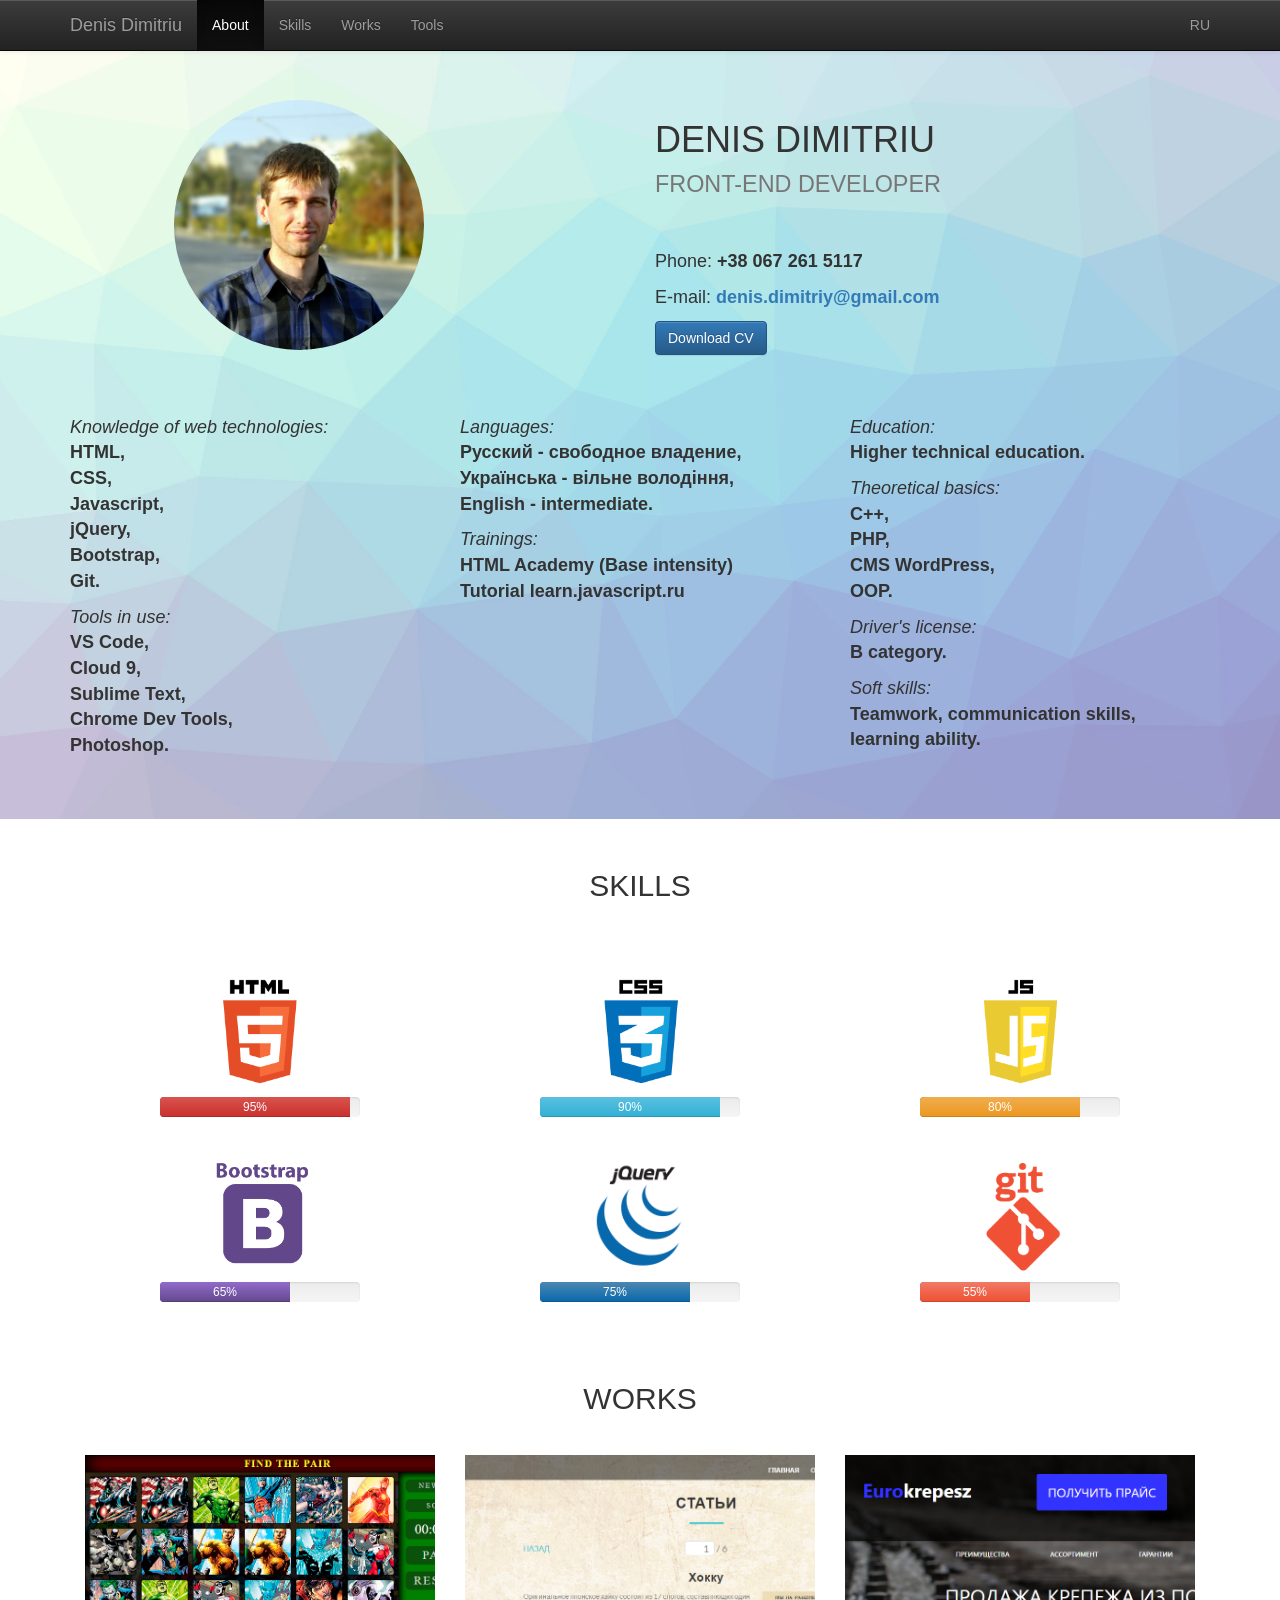
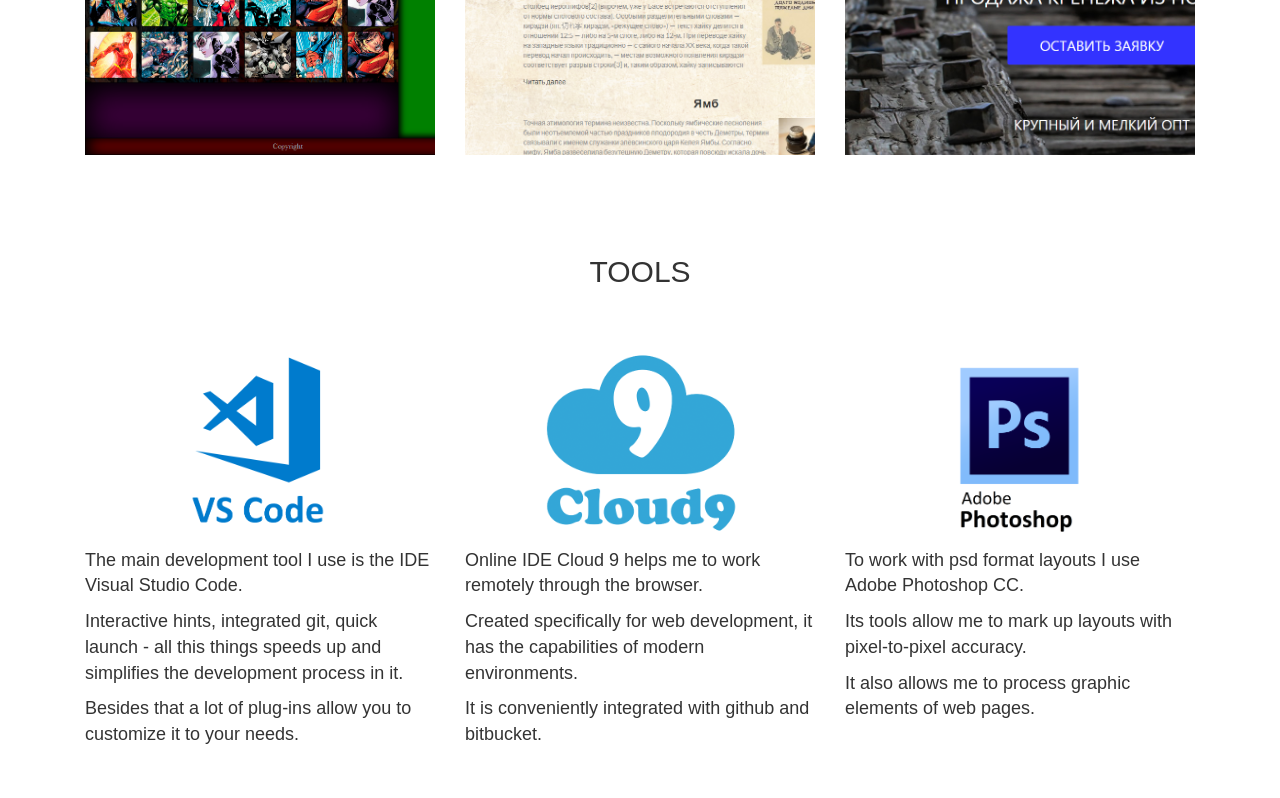
==== commit 939610fd: "add tools" ====
--- a/index.html
+++ b/index.html
@@ -60,105 +60,107 @@
 
         <!-- About -->
         <section class="about">
-            <div class="container">
-                <!--row-->
-                <div class="row contacts">
-                    <div class="text-center col-xs-12 col-sm-offset-1 col-sm-4 col-md-offset-1 col-md-4 col-lg-offset-1 col-lg-3 ">
-                        <img class="avatar img-circle img-responsive" src="./assets/img/avatar.jpg" alt="avatar">
-                    </div>
-                    <div class="col-xs-12 col-sm-offset-1 col-sm-6 col-md-offset-1 col-md-6 col-lg-offset-2 col-lg-6">
-                        <h1>
-                            Denis Dimitriu
-                            <br>
-                            <small>Front-end developer</small>
-                        </h1>
-                        <div class="adress">
-                            <p>
-                                Phone:
-                                <strong>+38 067 261 5117</strong>
-                            </p>
-                            <p>
-                                E-mail:
-                                <a href="mailto:denis.dimitriy@gmail.com?subject=CV%20front-end%20developer">
-                                    <strong>denis.dimitriy@gmail.com</strong>
-                                </a>
-                            </p>
-                            <p>
-                                <a class="btn btn-primary" href="./assets/files/CV Denis Dimitriy.docx" download="CV Denis Dimitriu">Download CV</a>
-                            </p>
-                        </div>
-                    </div>
+            <div class="bg-opacity">
+                <div class="container">
+                    <!--row-->
+                    <div class="row contacts">
+                        <div class="text-center col-xs-12 col-sm-offset-1 col-sm-4 col-md-offset-1 col-md-4 col-lg-offset-1 col-lg-3 ">
+                            <img class="avatar img-circle img-responsive" src="./assets/img/avatar.jpg" alt="avatar">
+                        </div>
+                        <div class="col-xs-12 col-sm-offset-1 col-sm-6 col-md-offset-1 col-md-6 col-lg-offset-2 col-lg-6">
+                            <h1>
+                                Denis Dimitriu
+                                <br>
+                                <small>Front-end developer</small>
+                            </h1>
+                            <div class="adress">
+                                <p>
+                                    Phone:
+                                    <strong>+38 067 261 5117</strong>
+                                </p>
+                                <p>
+                                    E-mail:
+                                    <a href="mailto:denis.dimitriy@gmail.com?subject=CV%20front-end%20developer">
+                                        <strong>denis.dimitriy@gmail.com</strong>
+                                    </a>
+                                </p>
+                                <p>
+                                    <a class="btn btn-primary" href="./assets/files/CV Denis Dimitriy.docx" download="CV Denis Dimitriu">Download CV</a>
+                                </p>
+                            </div>
+                        </div>
+                    </div>
+                    <!--/row-->
+                    <!--row-->
+                    <div class="row resume">
+                        <div class="col-xs-12 col-sm-4 col-md-4 col-lg-4">
+                            <p>
+                                <em>Knowledge of web technologies:</em>
+                                <strong>
+                                    <br>HTML,
+                                    <br>СSS,
+                                    <br>Javascript,
+                                    <br>jQuery,
+                                    <br>Bootstrap,
+                                    <br>Git.</strong>
+                            </p>
+                            <p>
+                                <em>Tools in use:</em>
+                                <strong>
+                                    <br>VS Code,
+                                    <br>Cloud 9,
+                                    <br>Sublime Text,
+                                    <br>Chrome Dev Tools,
+                                    <br>Photoshop.</strong>
+                            </p>
+                        </div>
+                        <div class="col-xs-12 col-sm-4 col-md-4 col-lg-4">
+                            <p>
+                                <em>Languages:</em>
+                                <strong>
+                                    <br>Русский - свободное владение,
+                                    <br>Українська - вільне володіння,
+                                    <br>English - intermediate.</strong>
+                            </p>
+                            <p>
+                                <em>Trainings:</em>
+                                <strong>
+                                    <br>HTML Academy (Base intensity)</strong>
+                                <!--<br>(making of valid cross-browser web pages with adaptive design);-->
+                                <strong>
+                                    <br>Tutorial learn.javascript.ru</strong>
+                                <!--<br>(skills of solving problems in Javascript language, practice of writing scripts, working with
+                            DOM).-->
+                            </p>
+                        </div>
+                        <div class="col-xs-12 col-sm-4 col-md-4 col-lg-4">
+                            <p>
+                                <em>Education:</em>
+                                <strong>
+                                    <br>Higher technical education.</strong>
+                            </p>
+                            <p>
+                                <em>Theoretical basics:</em>
+                                <strong>
+                                    <br>С++,
+                                    <br>PHP,
+                                    <br>CMS WordPress,
+                                    <br>OOP.</strong>
+                            </p>
+                            <p>
+                                <em>Driver's license:</em>
+                                <strong>
+                                    <br>B category.</strong>
+                            </p>
+                            <p>
+                                <em>Soft skills:</em>
+                                <strong>
+                                    <br>Teamwork, communication skills, learning ability.</strong>
+                            </p>
+                        </div>
+                    </div>
+                    <!--/row-->
                 </div>
-                <!--/row-->
-                <!--row-->
-                <div class="row resume">
-                    <div class="col-xs-12 col-sm-4 col-md-4 col-lg-4">
-                        <p>
-                            <em>Knowledge of web technologies:</em>
-                            <strong>
-                                <br>HTML,
-                                <br>СSS,
-                                <br>Javascript,
-                                <br>jQuery,
-                                <br>Bootstrap,
-                                <br>Git.</strong>
-                        </p>
-                        <p>
-                            <em>Tools in use:</em>
-                            <strong>
-                                <br>VS Code,
-                                <br>Cloud 9,
-                                <br>Sublime Text,
-                                <br>Chrome Dev Tools,
-                                <br>Photoshop.</strong>
-                        </p>
-                    </div>
-                    <div class="col-xs-12 col-sm-4 col-md-4 col-lg-4">
-                        <p>
-                            <em>Languages:</em>
-                            <strong>
-                                <br>Русский - свободное владение,
-                                <br>Українська - вільне володіння,
-                                <br>English - intermediate.</strong>
-                        </p>
-                        <p>
-                            <em>Trainings:</em>
-                            <strong>
-                                <br>HTML Academy (Base intensity)</strong>
-                            <!--<br>(making of valid cross-browser web pages with adaptive design);-->
-                            <strong>
-                                <br>Tutorial learn.javascript.ru</strong>
-                            <!--<br>(skills of solving problems in Javascript language, practice of writing scripts, working with
-                            DOM).-->
-                        </p>
-                    </div>
-                    <div class="col-xs-12 col-sm-4 col-md-4 col-lg-4">
-                        <p>
-                            <em>Education:</em>
-                            <strong>
-                                <br>Higher technical education.</strong>
-                        </p>
-                        <p>
-                            <em>Theoretical basics:</em>
-                            <strong>
-                                <br>С++,
-                                <br>PHP,
-                                <br>CMS WordPress,
-                                <br>OOP.</strong>
-                        </p>
-                        <p>
-                            <em>Driver's license:</em>
-                            <strong>
-                                <br>B category.</strong>
-                        </p>
-                        <p>
-                            <em>Soft skills:</em>
-                            <strong>
-                                <br>Teamwork, communication skills, learning ability.</strong>
-                        </p>
-                    </div>
-                </div>
-                <!--/row-->
             </div>
         </section>
         <!-- /About -->
@@ -248,7 +250,8 @@
                             <div class="caption">
                                 <h4>Mini blog</h4>
                                 <div class="text">
-                                    <p>A simple blog. <br>Allows you to easily add short articles without knowledge of programming.</p>
+                                    <p>A simple blog.
+                                        <br>Allows you to easily add short articles without knowledge of programming.</p>
                                 </div>
                                 <a class="btn" href="https://github.com/DenisDimitriy/translationbureau" target="_blank" title="Download">Download from Github</a>
                             </div>
@@ -261,8 +264,8 @@
                                 <h4>Eurokrepesz</h4>
                                 <div class="text">
                                     <p>A simple business card,
-                                        <br>for the distributor of Polish fasteners in Ukraine
-                                        .</p>
+                                        <br>for the distributor of Polish fasteners in Ukraine .
+                                    </p>
                                 </div>
                                 <a class="btn" href="https://github.com/DenisDimitriy/eurokrepesz" target="_blank" title="Download">Download from Github</a>
                             </div>
@@ -278,63 +281,34 @@
         <section class="tools">
             <h2 class="text-center">Tools</h2>
             <div class="container">
+                <!--row-->
                 <div class="row">
-                    <div class="col-xs-12 col-sm-12 col-md-12 col-lg-12">
-
-                        <p>Applying for a position:
-                            <strong>a front-end developer</strong>
-                        </p>
-
-                        <p>Knowledge of web technologies: HTML, СSS, Javascript, jQuery, Bootstrap, Git.</p>
-                        <p>Theoretical basics: RISC Assembler, С, С++, PHP, CMS WordPress, OOP.</p>
-                        <p> Programs in use: IDE WEBStorm, Cloud 9, Sublime Text, Chrome Dev Tools, Photoshop.</p>
-                        <p>Languages: Русский - свободное владение, Українська - вільне володіння, English - intermediate.</p>
-                        <p>Trainings: Base intensity HTML Academy (making of valid cross-browser web pages with adaptive design);
-                            Tutorial learn.javascript.ru (skills of solving problems in Javascript language, practice of
-                            writing scripts, working with DOM).</p>
-                        <p>Education: Higher technical education.</p>
-                        <p>Driver's license: B category.</p>
-                        <p>Soft skills: Teamwork, communication skills, learning ability.</p>
+                    <div class="col-xs-12 col-sm-4 col-md-4 col-lg-4">
+                        <div class="block-tool vscode"></div>
+                        <P>The main development tool I use is the IDE Visual Studio Code.</P>
+                        <p>Interactive hints, integrated git, quick launch - all this things speeds up and simplifies the development
+                            process in it.</p>
+                        <p>Besides that a lot of plug-ins allow you to customize it to your needs.</p>
+                    </div>
+                    <div class="col-xs-12 col-sm-4 col-md-4 col-lg-4">
+                        <div class="block-tool cloud9"></div>
+                        <p>Online IDE Cloud 9 helps me to work remotely through the browser.</p>
+                        <p>Created specifically for web development, it has the capabilities of modern environments.</p>
+                        <p>It is conveniently integrated with github and bitbucket.</p>
+                    </div>
+                    <div class="col-xs-12 col-sm-4 col-md-4 col-lg-4">
+                        <div class="block-tool photoshop"></div>
+                        <p>To work with psd format layouts I use Adobe Photoshop CC.</p>
+                        <p>Its tools allow me to mark up layouts with pixel-to-pixel accuracy.</p>
+                        <p>It also allows me to process graphic elements of web pages.</p>
                     </div>
                 </div>
+                <!--/row-->
             </div>
         </section>
-        <!-- /Tools -->
-
-        <!-- Contacts -->
-        <section class="contacts">
-            <h2 class="text-center">Contacts</h2>
-            <div class="container">
-                <div class="row">
-                    <div class="col-xs-12 col-sm-12 col-md-12 col-lg-12">
-
-                        <p>Applying for a position:
-                            <strong>a front-end developer</strong>
-                        </p>
-
-                        <p>Knowledge of web technologies: HTML, СSS, Javascript, jQuery, Bootstrap, Git.</p>
-                        <p>Theoretical basics: RISC Assembler, С, С++, PHP, CMS WordPress, OOP.</p>
-                        <p> Programs in use: IDE WEBStorm, Cloud 9, Sublime Text, Chrome Dev Tools, Photoshop.</p>
-                        <p>Languages: Русский - свободное владение, Українська - вільне володіння, English - intermediate.</p>
-                        <p>Trainings: Base intensity HTML Academy (making of valid cross-browser web pages with adaptive design);
-                            Tutorial learn.javascript.ru (skills of solving problems in Javascript language, practice of
-                            writing scripts, working with DOM).</p>
-                        <p>Education: Higher technical education.</p>
-                        <p>Driver's license: B category.</p>
-                        <p>Soft skills: Teamwork, communication skills, learning ability.</p>
-                    </div>
-                </div>
-            </div>
-        </section>
-        <!-- /Contacts -->
+        <!-- /Skills -->
     </div>
     <!-- /Main wrapper -->
-
-
-
-
-
-
 
 
     <script src="./assets/libs/jquery-3.2.1/jquery-3.2.1.js"></script>
--- a/assets/css/style.css
+++ b/assets/css/style.css
@@ -1,7 +1,7 @@
 /*--------------------GENERAL--------------------*/
 
 p {
-    font-size: 16px;
+    font-size: 18px;
 }
 
 h1, h2 {
@@ -15,12 +15,22 @@
 
 /*--------------------ABOUT--------------------*/
 
+.about {
+    background-image: url(../img/bg-geometry.jpg);
+    background-size: cover;
+}
+
+.about .bg-opacity {
+    background-color: rgba(255, 255, 255, 0.4)
+}
+
 .about .row.contacts {
     margin-top: 50px;
 }
 
 .about .row.resume {
-    margin-top: 30px;
+    margin-top: 50px;
+    margin-bottom: 50px;
 }
 
 .about .avatar {
@@ -135,6 +145,50 @@
 }
 
 
+
+/*--------------------TOOLS--------------------*/
+
+.tools {
+    margin-top: 50px;
+}
+
+.tools .row {
+    margin: 40px 0 40px;
+}
+
+.tools .block-tool {
+    height: 210px;
+    width: 210px;
+    margin: 0px auto 0;
+}
+
+.tools .block-tool.vscode {
+    background-image: url(../img/vscode.png);
+    background-size: 180px;
+    background-position: 20px 0;
+}
+
+.tools .block-tool.cloud9 {
+    background-image: url(../img/cloud9.png);
+    background-size: 210px;
+    background-position: 2px 0;
+}
+
+.tools .block-tool.photoshop {
+    background-image: url(../img/photoshop.png);
+    background-size: 200px;
+    background-position: 10px 0;
+}
+
+
+
+
+
+
+
+
+
+
 /*--------------------MEDIA--------------------*/
 
 @media (max-width: 768px) {
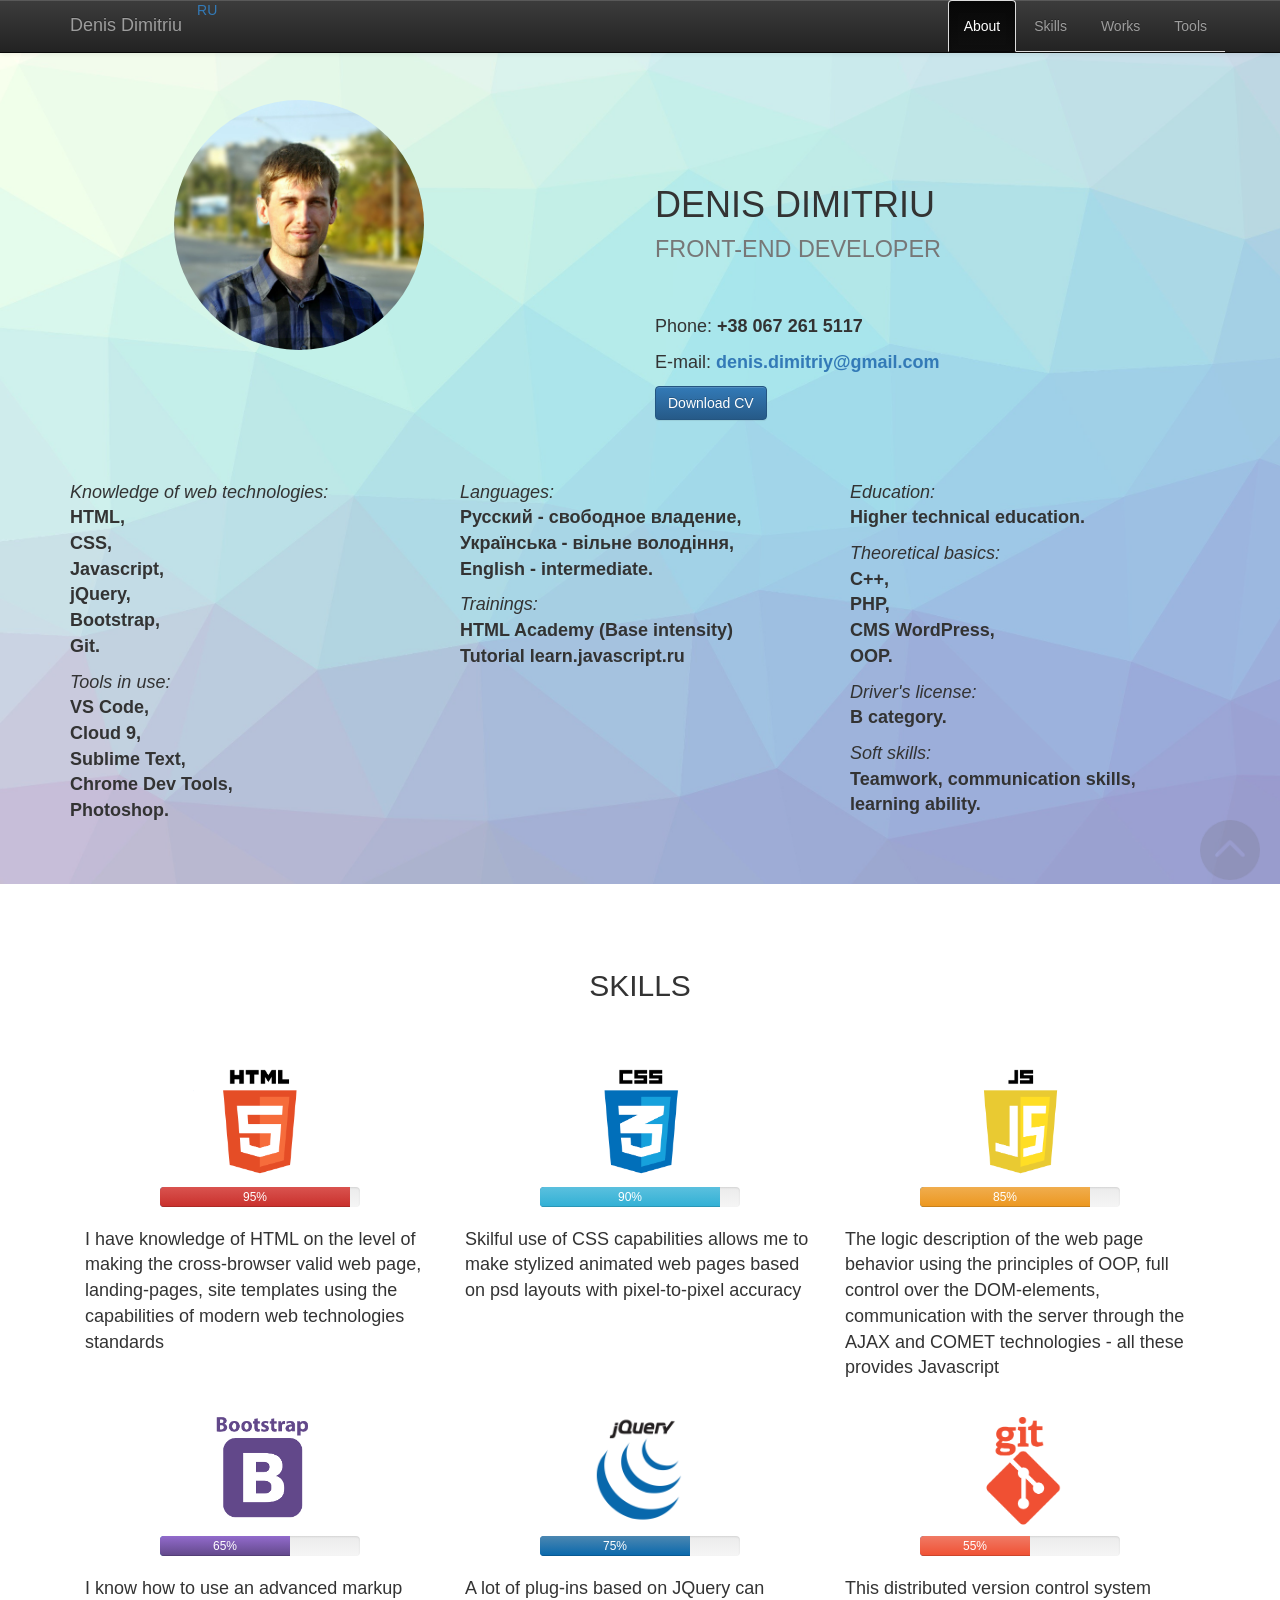
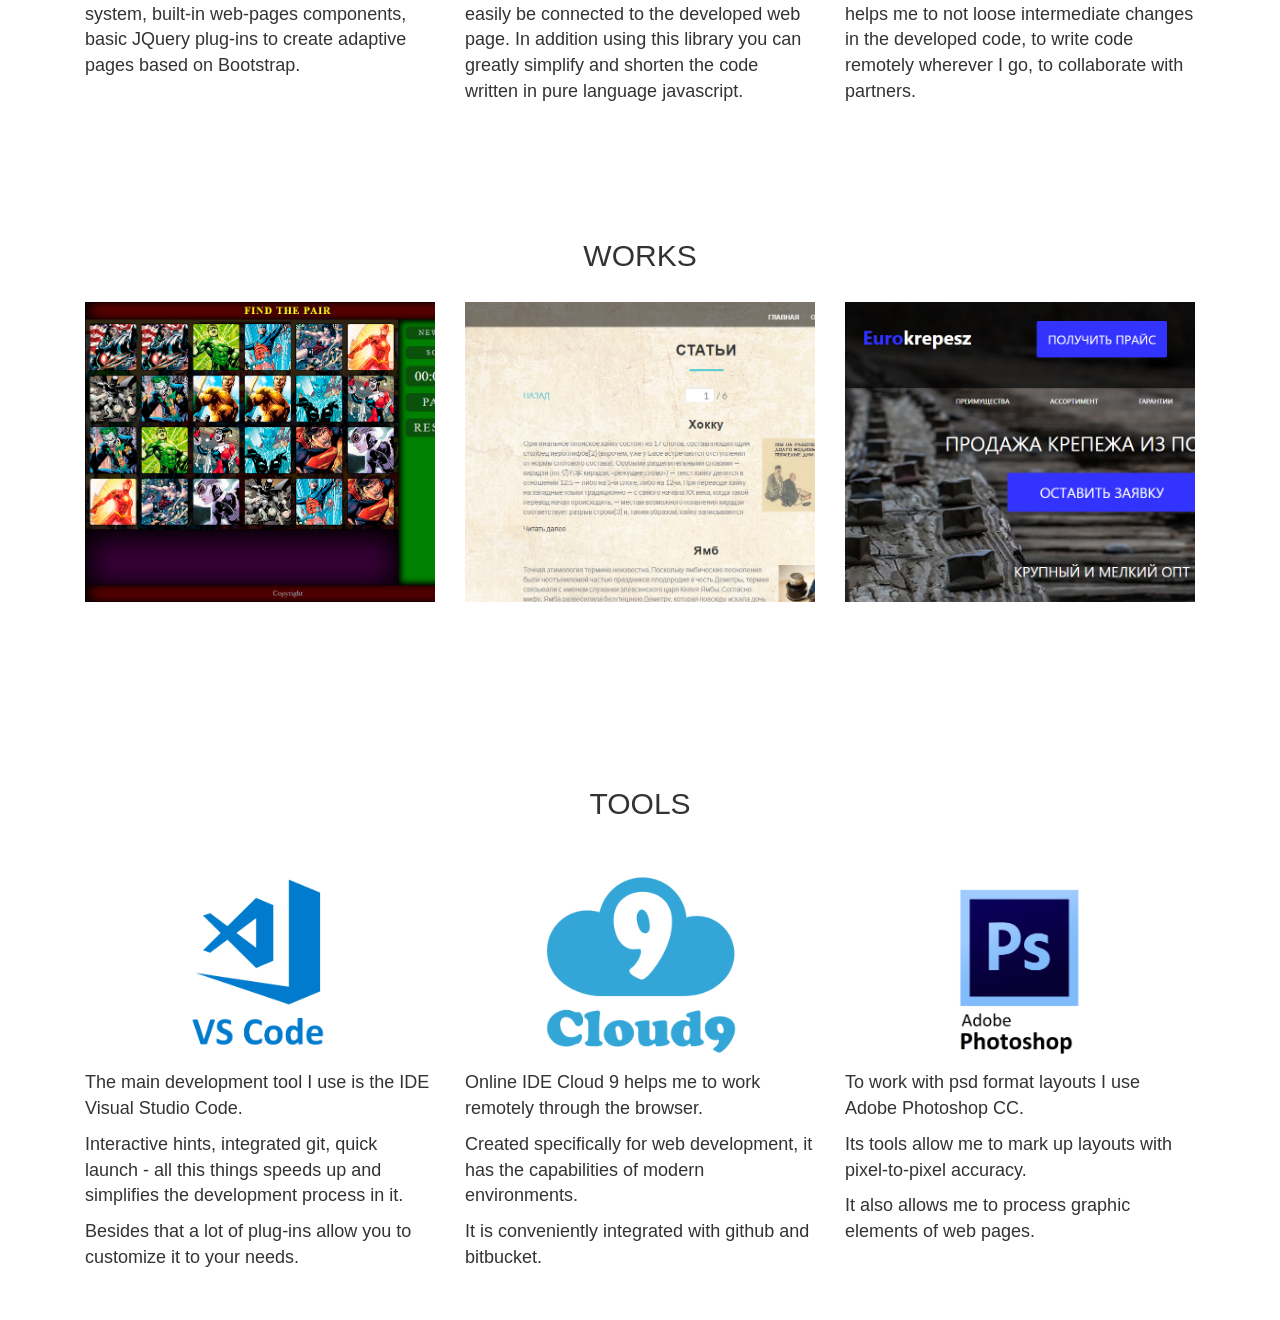
==== commit 6d5164ab: "add scroll navigation" ====
--- a/index.html
+++ b/index.html
@@ -16,7 +16,7 @@
     <link rel="stylesheet" href="./assets/css/style.css">
 </head>
 
-<body>
+<body data-spy="scroll" data-target=".navbar-scrolled">
     <!-- Fixed navbar -->
     <div class="navbar navbar-default navbar-fixed-top navbar-inverse" role="navigation">
         <div class="container">
@@ -28,9 +28,10 @@
                     <span class="icon-bar"></span>
                 </button>
                 <a class="navbar-brand" href="#">Denis Dimitriu</a>
-            </div>
-            <div class="navbar-collapse collapse">
-                <ul class="nav navbar-nav">
+                <a href="./index-ru.html/">RU</a>
+            </div>
+            <div class="navbar-collapse collapse navbar-scrolled">
+                <ul class="nav navbar-nav nav-tabs navbar-right">
                     <li class="active">
                         <a href="#about">About</a>
                     </li>
@@ -38,17 +39,12 @@
                         <a href="#skills">Skills</a>
                     </li>
                     <li>
-                        <a href="#Works">Works</a>
+                        <a href="#works">Works</a>
                     </li>
                     <li>
                         <a href="#tools">Tools</a>
                     </li>
                 </ul>
-                <ul class="nav navbar-nav navbar-right">
-                    <li>
-                        <a href="./index-ru.html/">RU</a>
-                    </li>
-                </ul>
             </div>
             <!-- /nav-collapse -->
         </div>
@@ -59,7 +55,7 @@
     <div class="main">
 
         <!-- About -->
-        <section class="about">
+        <section class="about" id="about">
             <div class="bg-opacity">
                 <div class="container">
                     <!--row-->
@@ -166,9 +162,9 @@
         <!-- /About -->
 
         <!-- Skills -->
-        <section class="skills">
-            <h2 class="text-center">Skills</h2>
+        <section class="skills" id="skills">
             <div class="container">
+                <h2 class="text-center">Skills</h2>
                 <!--row-->
                 <div class="row">
                     <div class="col-xs-6 col-sm-4 col-md-4 col-lg-4">
@@ -178,6 +174,8 @@
                                 <span>95%</span>
                             </div>
                         </div>
+                        <P>I have knowledge of HTML on the level of making the cross-browser valid web page, landing-pages,
+                            site templates using the capabilities of modern web technologies standards</P>
                     </div>
                     <div class="col-xs-6 col-sm-4 col-md-4 col-lg-4">
                         <div class="block-skill css"></div>
@@ -186,14 +184,24 @@
                                 <span>90%</span>
                             </div>
                         </div>
-                    </div>
+                        <P>Skilful use of CSS capabilities allows me to make stylized animated web pages based on psd layouts
+                            with pixel-to-pixel accuracy</P>
+                    </div>
+
+
+                    <!-- Add the extra clearfix for only the required viewport -->
+                    <div class="clearfix visible-xs"></div>
+
                     <div class="col-xs-6 col-sm-4 col-md-4 col-lg-4">
                         <div class="block-skill js"></div>
                         <div class="progress center-block">
-                            <div class="progress-bar js" role="progressbar" aria-valuenow="80" aria-valuemin="0" aria-valuemax="100" style="width: 80%">
-                                <span>80%</span>
-                            </div>
-                        </div>
+                            <div class="progress-bar js" role="progressbar" aria-valuenow="85" aria-valuemin="0" aria-valuemax="100" style="width: 85%">
+                                <span>85%</span>
+                            </div>
+                        </div>
+                        <P>The logic description of the web page behavior using the principles of OOP, full control over the
+                            DOM-elements, communication with the server through the AJAX and COMET technologies - all these
+                            provides Javascript</P>
                     </div>
                     <div class="col-xs-6 col-sm-4 col-md-4 col-lg-4">
                         <div class="block-skill bootstrap"></div>
@@ -202,7 +210,14 @@
                                 <span>65%</span>
                             </div>
                         </div>
-                    </div>
+                        <p>I know how to use an advanced markup system, built-in web-pages components, basic JQuery plug-ins
+                            to create adaptive pages based on Bootstrap.</p>
+                    </div>
+
+
+                    <!-- Add the extra clearfix for only the required viewport -->
+                    <div class="clearfix visible-xs"></div>
+
                     <div class="col-xs-6 col-sm-4 col-md-4 col-lg-4">
                         <div class="block-skill jquery"></div>
                         <div class="progress center-block">
@@ -210,6 +225,8 @@
                                 <span>75%</span>
                             </div>
                         </div>
+                        <p>A lot of plug-ins based on JQuery can easily be connected to the developed web page. In addition
+                            using this library you can greatly simplify and shorten the code written in pure language javascript.</p>
                     </div>
                     <div class="col-xs-6 col-sm-4 col-md-4 col-lg-4">
                         <div class="block-skill git"></div>
@@ -218,6 +235,8 @@
                                 <span>55%</span>
                             </div>
                         </div>
+                        <p>This distributed version control system helps me to not loose intermediate changes in the developed
+                            code, to write code remotely wherever I go, to collaborate with partners.</p>
                     </div>
                 </div>
                 <!--/row-->
@@ -227,9 +246,10 @@
 
 
         <!-- Works -->
-        <section class="works">
-            <h2 class="text-center">Works</h2>
+        <section class="works" id="works">
             <div class="container">
+                <h2 class="text-center">Works</h2>
+                <!--row-->
                 <div class="row">
                     <div class="col-xs-12 col-sm-4 col-md-4 col-lg-4">
                         <div class="center-block effect eff-27">
@@ -272,15 +292,16 @@
                         </div>
                     </div>
                 </div>
+                <!--/row-->
             </div>
         </section>
         <!-- /My works -->
 
 
         <!-- Tools -->
-        <section class="tools">
-            <h2 class="text-center">Tools</h2>
+        <section class="tools" id="tools">
             <div class="container">
+                <h2 class="text-center">Tools</h2>
                 <!--row-->
                 <div class="row">
                     <div class="col-xs-12 col-sm-4 col-md-4 col-lg-4">
@@ -311,8 +332,18 @@
     <!-- /Main wrapper -->
 
 
+    <!-- Hiden elements -->
+
+    <div id="toTop"></div>
+
+    <!-- /Hiden elements -->
+
+
     <script src="./assets/libs/jquery-3.2.1/jquery-3.2.1.js"></script>
     <script src="./assets/libs/bootstrap-3.3.2-dist/js/bootstrap.js"></script>
+
+    <script src="./assets/js/script.js"></script>
+
 </body>
 
 </html>
--- a/assets/css/style.css
+++ b/assets/css/style.css
@@ -4,12 +4,35 @@
     font-size: 18px;
 }
 
-h1, h2 {
+h1,
+h2 {
     text-transform: uppercase;
-}
-
-.main {
-    padding-top: 50px;
+    margin-top: 85px;
+    margin-bottom: 0;
+}
+
+
+/*--------------------Navbar--------------------*/
+
+.navbar .nav.navbar-nav {
+    margin-top: 0;
+    margin-bottom: 0;
+}
+
+#toTop {
+    width: 60px;
+    height: 60px;
+    border: 0;
+    position: fixed;
+    bottom: 20px;
+    right: 20px;
+    cursor: pointer;
+    display: none;
+    background: url("../img/arrow-to-top.png");
+    -webkit-background-size: cover;
+    background-size: cover;
+    font-size: 11px;
+    opacity: 0.5;
 }
 
 
@@ -25,7 +48,7 @@
 }
 
 .about .row.contacts {
-    margin-top: 50px;
+    margin-top: 100px;
 }
 
 .about .row.resume {
@@ -44,10 +67,6 @@
 
 
 /*--------------------SKILLS--------------------*/
-
-.skills {
-    margin-top: 50px;
-}
 
 .skills .row {
     margin: 40px 0 40px;
@@ -59,6 +78,13 @@
     margin: 20px auto 0;
 }
 
+
+/*
+.skills p {
+    height: 200px;
+}
+*/
+
 .skills .block-skill.html {
     background-image: url(../img/web3.png);
     background-size: 315px;
@@ -145,7 +171,6 @@
 }
 
 
-
 /*--------------------TOOLS--------------------*/
 
 .tools {
@@ -181,14 +206,6 @@
 }
 
 
-
-
-
-
-
-
-
-
 /*--------------------MEDIA--------------------*/
 
 @media (max-width: 768px) {
@@ -196,7 +213,6 @@
     .about .adress {
         text-align: center;
     }
-
     .works .effect {
         margin-top: 20px;
     }
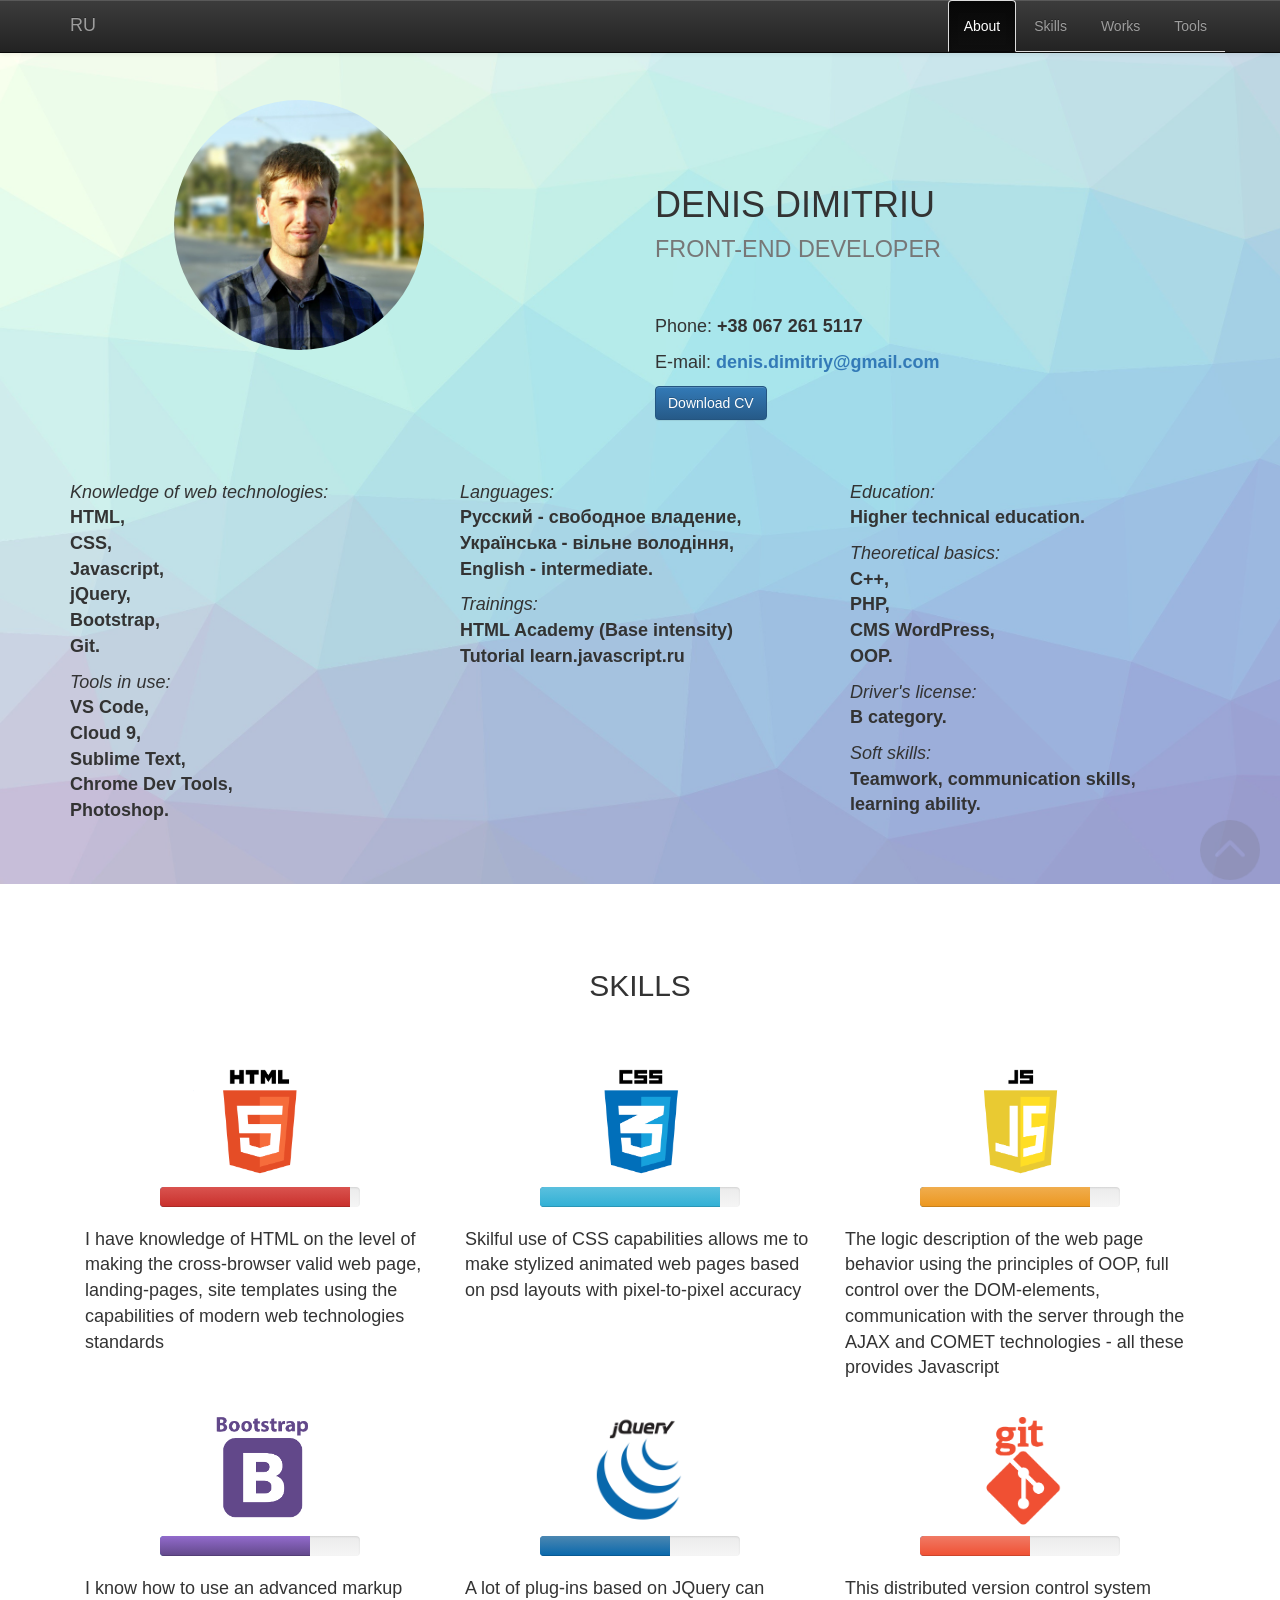
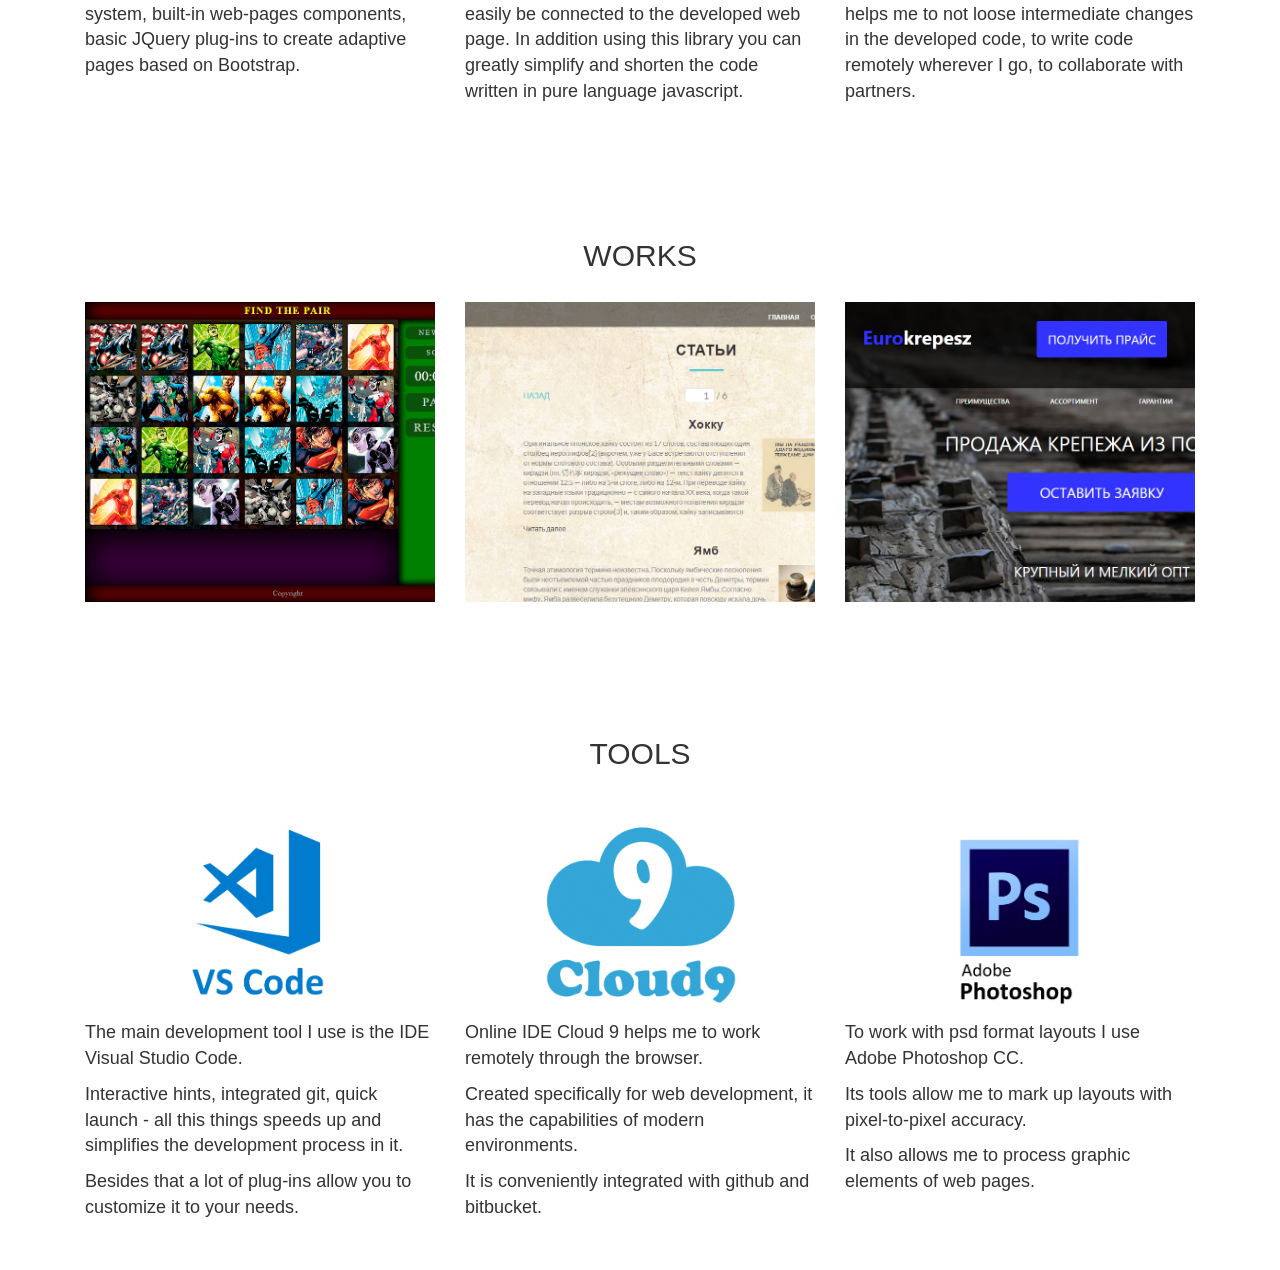
==== commit f94d6533: "add scrolled progressbar" ====
--- a/index.html
+++ b/index.html
@@ -27,8 +27,7 @@
                     <span class="icon-bar"></span>
                     <span class="icon-bar"></span>
                 </button>
-                <a class="navbar-brand" href="#">Denis Dimitriu</a>
-                <a href="./index-ru.html/">RU</a>
+                <a class="navbar-brand" href="./index-ru.html/">RU</a>
             </div>
             <div class="navbar-collapse collapse navbar-scrolled">
                 <ul class="nav navbar-nav nav-tabs navbar-right">
@@ -170,9 +169,7 @@
                     <div class="col-xs-6 col-sm-4 col-md-4 col-lg-4">
                         <div class="block-skill html"></div>
                         <div class="progress center-block">
-                            <div class="progress-bar html" role="progressbar" aria-valuenow="95" aria-valuemin="0" aria-valuemax="100" style="width: 95%">
-                                <span>95%</span>
-                            </div>
+                            <div class="progress-bar html" role="progressbar"></div>
                         </div>
                         <P>I have knowledge of HTML on the level of making the cross-browser valid web page, landing-pages,
                             site templates using the capabilities of modern web technologies standards</P>
@@ -180,9 +177,7 @@
                     <div class="col-xs-6 col-sm-4 col-md-4 col-lg-4">
                         <div class="block-skill css"></div>
                         <div class="progress center-block">
-                            <div class="progress-bar css" role="progressbar" aria-valuenow="90" aria-valuemin="0" aria-valuemax="100" style="width: 90%">
-                                <span>90%</span>
-                            </div>
+                            <div class="progress-bar css" role="progressbar"></div>
                         </div>
                         <P>Skilful use of CSS capabilities allows me to make stylized animated web pages based on psd layouts
                             with pixel-to-pixel accuracy</P>
@@ -195,9 +190,7 @@
                     <div class="col-xs-6 col-sm-4 col-md-4 col-lg-4">
                         <div class="block-skill js"></div>
                         <div class="progress center-block">
-                            <div class="progress-bar js" role="progressbar" aria-valuenow="85" aria-valuemin="0" aria-valuemax="100" style="width: 85%">
-                                <span>85%</span>
-                            </div>
+                            <div class="progress-bar js" role="progressbar"></div>
                         </div>
                         <P>The logic description of the web page behavior using the principles of OOP, full control over the
                             DOM-elements, communication with the server through the AJAX and COMET technologies - all these
@@ -206,9 +199,7 @@
                     <div class="col-xs-6 col-sm-4 col-md-4 col-lg-4">
                         <div class="block-skill bootstrap"></div>
                         <div class="progress center-block">
-                            <div class="progress-bar bootstrap" role="progressbar" aria-valuenow="65" aria-valuemin="0" aria-valuemax="100" style="width: 65%">
-                                <span>65%</span>
-                            </div>
+                            <div class="progress-bar bootstrap" role="progressbar"></div>
                         </div>
                         <p>I know how to use an advanced markup system, built-in web-pages components, basic JQuery plug-ins
                             to create adaptive pages based on Bootstrap.</p>
@@ -221,9 +212,7 @@
                     <div class="col-xs-6 col-sm-4 col-md-4 col-lg-4">
                         <div class="block-skill jquery"></div>
                         <div class="progress center-block">
-                            <div class="progress-bar jquery" role="progressbar" aria-valuenow="75" aria-valuemin="0" aria-valuemax="100" style="width: 75%">
-                                <span>75%</span>
-                            </div>
+                            <div class="progress-bar jquery" role="progressbar"></div>
                         </div>
                         <p>A lot of plug-ins based on JQuery can easily be connected to the developed web page. In addition
                             using this library you can greatly simplify and shorten the code written in pure language javascript.</p>
@@ -231,9 +220,7 @@
                     <div class="col-xs-6 col-sm-4 col-md-4 col-lg-4">
                         <div class="block-skill git"></div>
                         <div class="progress center-block">
-                            <div class="progress-bar git" role="progressbar" aria-valuenow="55" aria-valuemin="0" aria-valuemax="100" style="width: 55%">
-                                <span>55%</span>
-                            </div>
+                            <div class="progress-bar git" role="progressbar"></div>
                         </div>
                         <p>This distributed version control system helps me to not loose intermediate changes in the developed
                             code, to write code remotely wherever I go, to collaborate with partners.</p>
--- a/assets/css/style.css
+++ b/assets/css/style.css
@@ -78,13 +78,6 @@
     margin: 20px auto 0;
 }
 
-
-/*
-.skills p {
-    height: 200px;
-}
-*/
-
 .skills .block-skill.html {
     background-image: url(../img/web3.png);
     background-size: 315px;
@@ -127,26 +120,62 @@
 
 .skills .progress-bar.html {
     background-image: linear-gradient(to bottom, #d9534f 0%, #c9302c 100%);
+    width: 0;
+}
+
+.skills .progress-bar.html.scrolled {
+    width: 95%;
+    transition: width 3s ease-out 0.1s;
 }
 
 .skills .progress-bar.css {
     background-image: linear-gradient(to bottom, #5bc0de 0%, #31b0d5 100%);
+    width: 0;
+}
+
+.skills .progress-bar.css.scrolled {
+    width: 90%;
+    transition: width 3s ease-out 0.1s;
 }
 
 .skills .progress-bar.js {
     background-image: linear-gradient(to bottom, #f0ad4e 0%, #ec971f 100%);
+    width: 0;
+}
+
+.skills .progress-bar.js.scrolled {
+    width: 85%;
+    transition: width 3s ease-out 0.1s;
 }
 
 .skills .progress-bar.bootstrap {
     background-image: linear-gradient(to bottom, rgb(146, 107, 204) 0%, #62488A 100%);
+    width: 0;
+}
+
+.skills .progress-bar.bootstrap.scrolled {
+    width: 75%;
+    transition: width 3s ease-out 0.1s;
 }
 
 .skills .progress-bar.jquery {
     background-image: linear-gradient(to bottom, rgb(76, 135, 177) 0%, #0868AC 100%);
+    width: 0;
+}
+
+.skills .progress-bar.jquery.scrolled {
+    width: 65%;
+    transition: width 3s ease-out 0.1s;
 }
 
 .skills .progress-bar.git {
     background-image: linear-gradient(to bottom, rgb(240, 122, 101) 0%, #F05033 100%);
+    width: 0;
+}
+
+.skills .progress-bar.git.scrolled {
+    width: 55%;
+    transition: width 3s ease-out 0.1s;
 }
 
 
@@ -172,10 +201,6 @@
 
 
 /*--------------------TOOLS--------------------*/
-
-.tools {
-    margin-top: 50px;
-}
 
 .tools .row {
     margin: 40px 0 40px;
